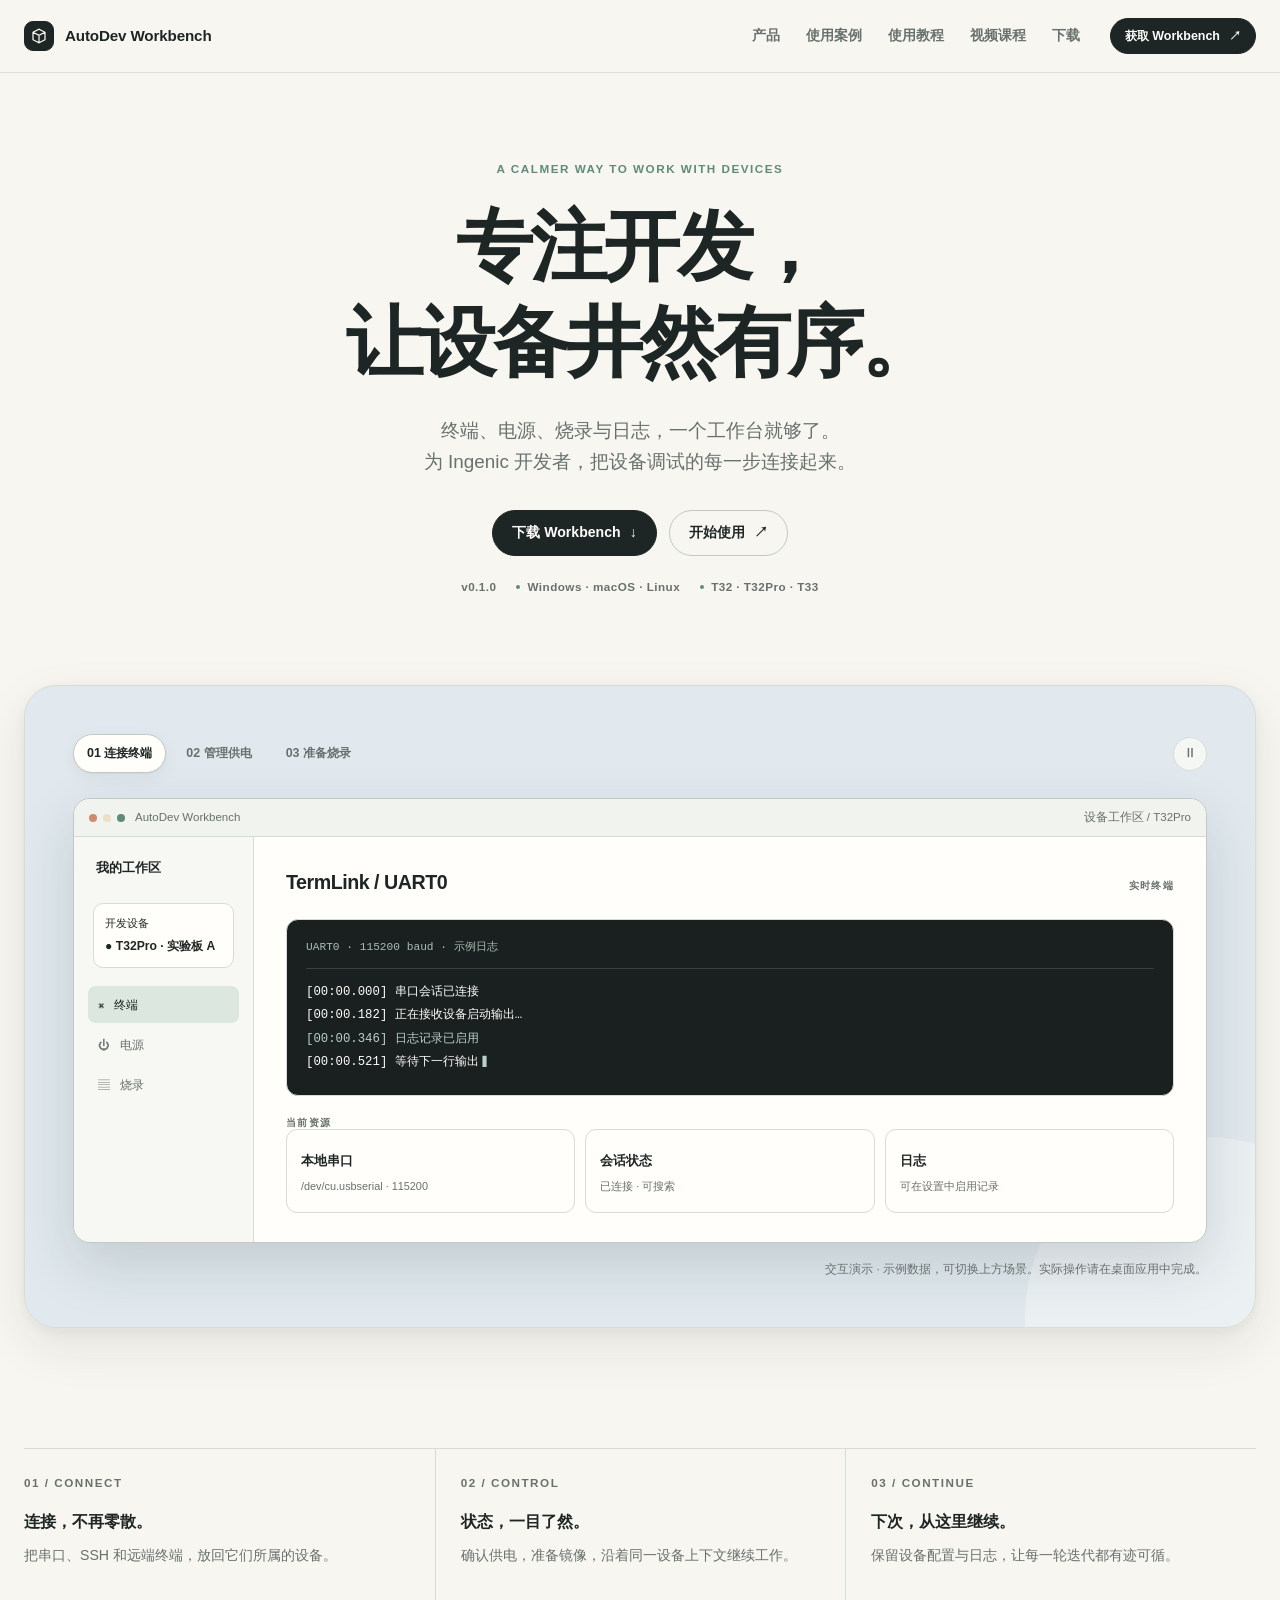
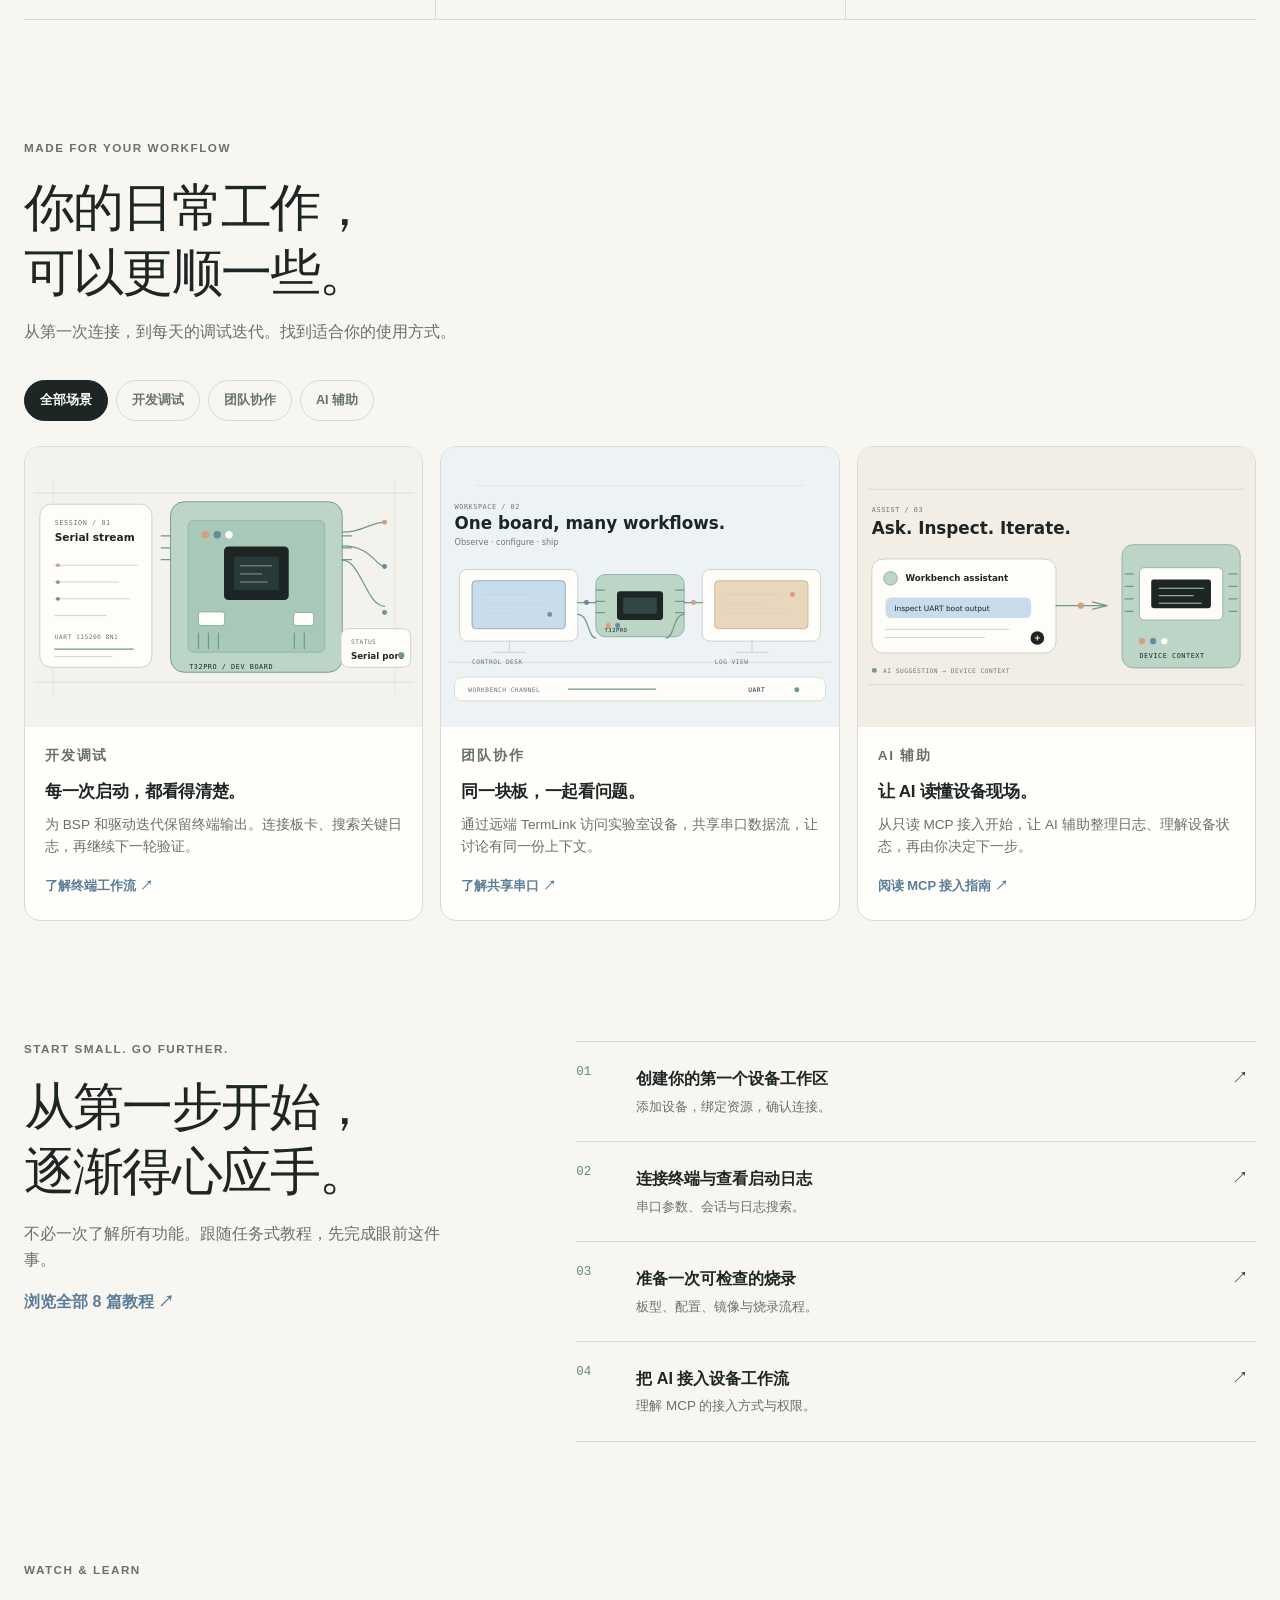
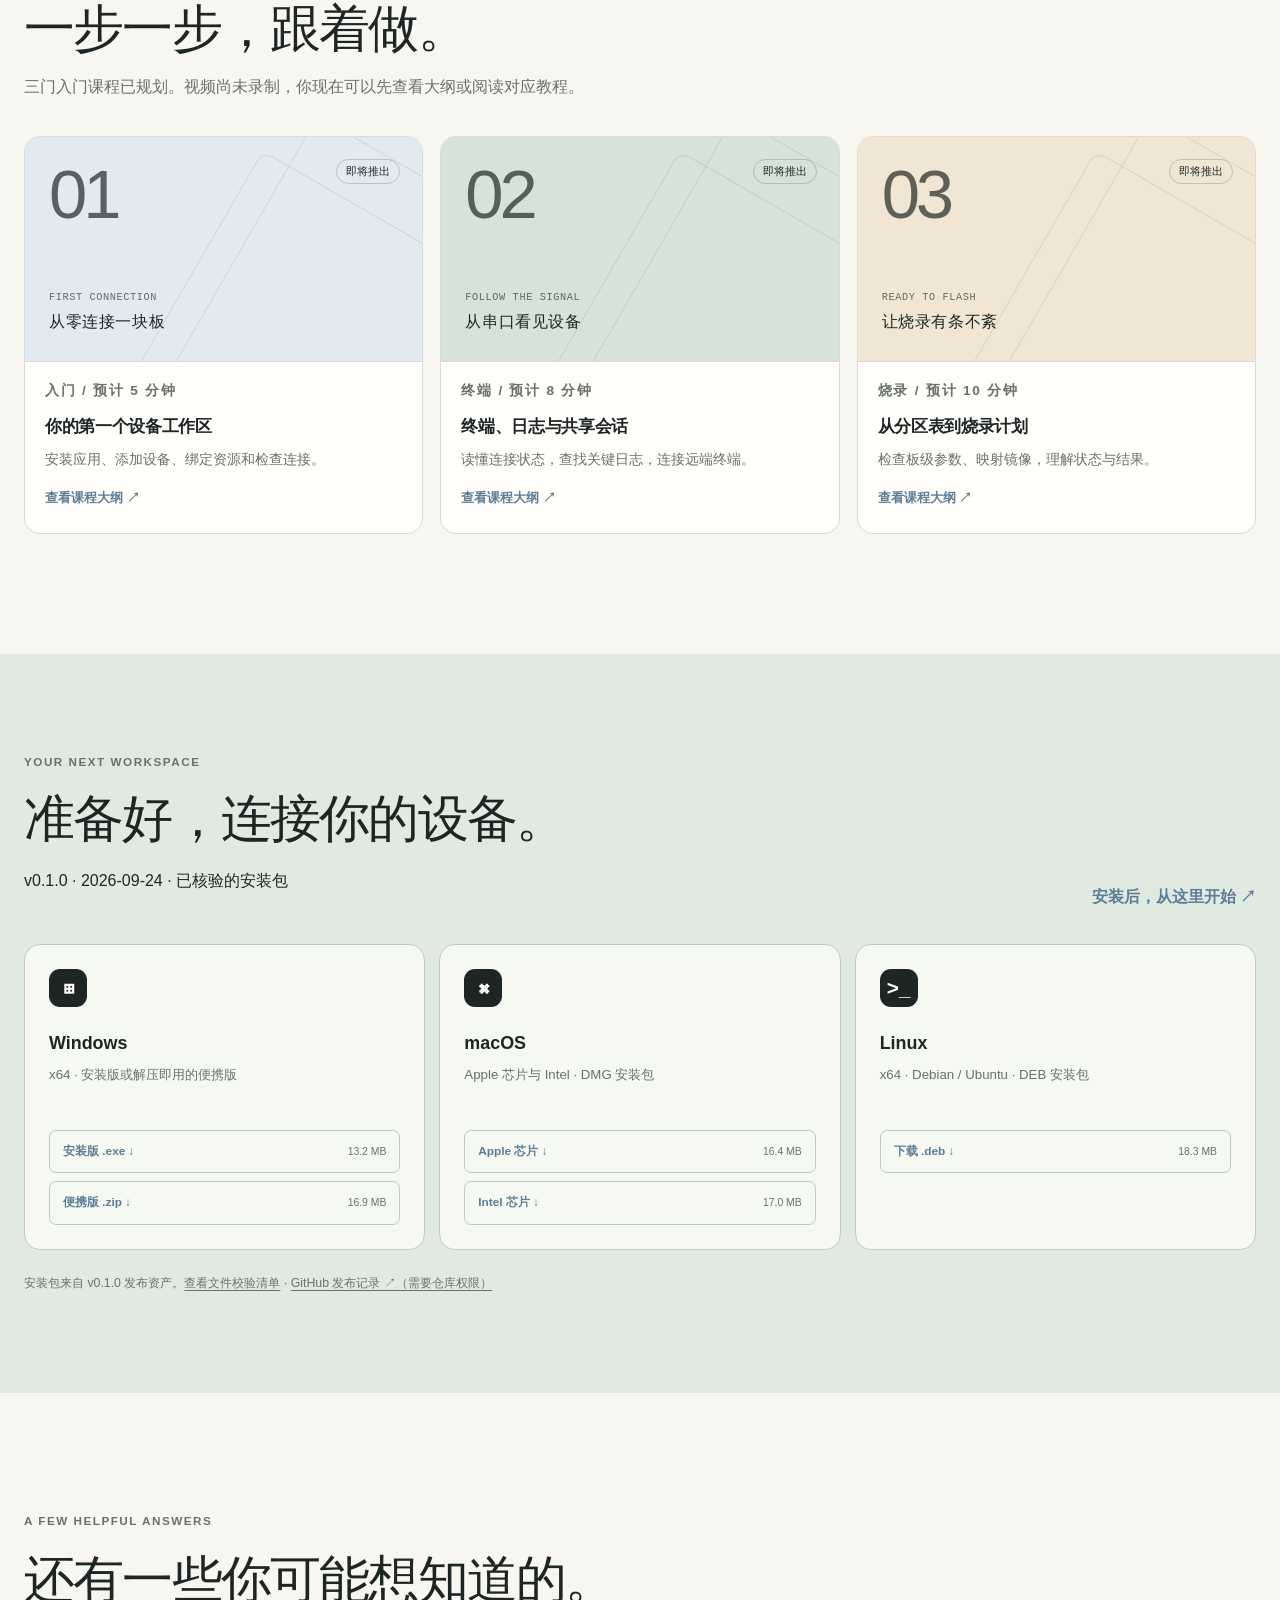
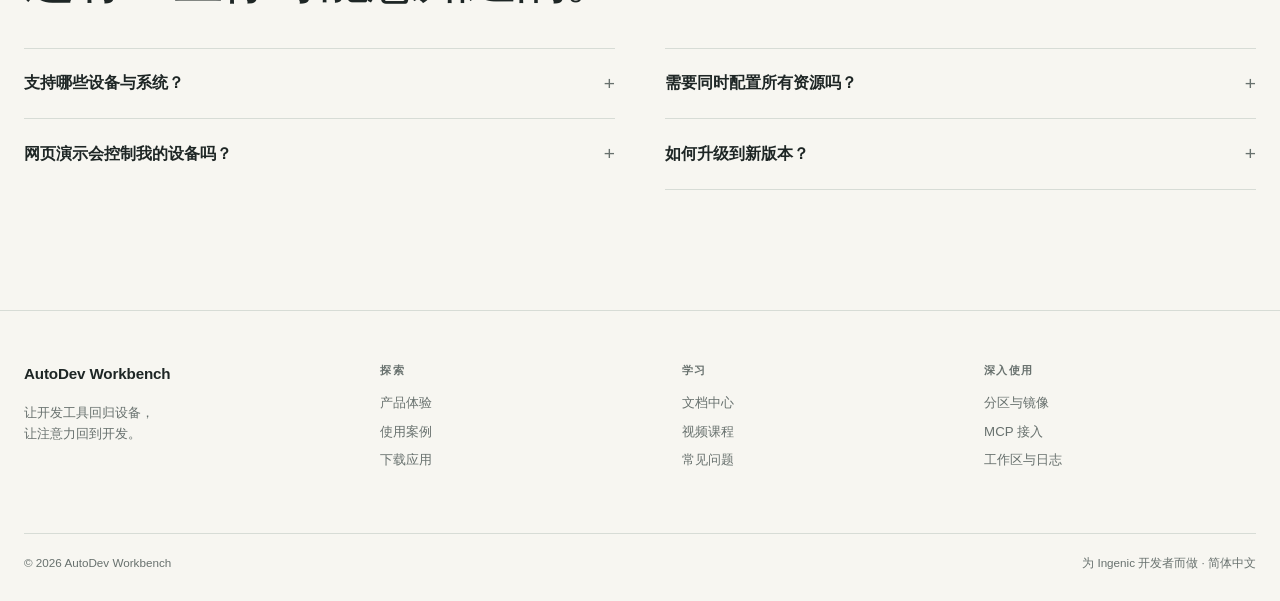
==== index.html @ 455311e5 "feat: 发布站源码（网页 + 校验与部署脚本） 安装包改由 Gitee 发行版附件分发，不进入 git 历史。" ====
<!doctype html>
<html lang="zh-CN">
<head>
<meta charset="utf-8"><meta name="viewport" content="width=device-width,initial-scale=1">
<meta name="description" content="AutoDev Workbench：面向 Ingenic 开发板的终端、电源、烧录与日志工作台。下载应用，探索案例，阅读使用教程。">
<title>AutoDev Workbench — 专注开发，让设备井然有序</title>
<link rel="stylesheet" href="site.css"><script src="site.js" defer></script>
</head>
<body>
<a class="skip-link" href="#main">跳到主要内容</a>
<header class="site-header"><div class="container header-inner">
<a class="brand" href="index.html" aria-label="Workbench 首页"><span class="brand-mark"><svg viewBox="0 0 24 24" fill="none" stroke="currentColor" stroke-width="1.6" aria-hidden="true"><path d="m4 7 8-4 8 4v10l-8 4-8-4zM4 7l8 4 8-4M12 11v10"/></svg></span><span>AutoDev <strong>Workbench</strong></span></a>
<nav class="main-nav" id="main-nav" aria-label="主导航"><a href="#product">产品</a><a href="#cases">使用案例</a><a href="docs.html">使用教程</a><a href="#videos">视频课程</a><a href="#download">下载</a></nav>
<div class="header-actions"><a class="btn small" href="#download">获取 Workbench <span aria-hidden="true">↗</span></a></div><button class="menu-toggle" aria-expanded="false" aria-controls="main-nav" aria-label="展开导航">☰</button>
</div></header>
<main id="main">
<section class="hero container">
<p class="eyebrow">A calmer way to work with devices</p>
<h1>专注开发，<span>让设备井然有序。</span></h1>
<p class="hero-description">终端、电源、烧录与日志，一个工作台就够了。<br>为 Ingenic 开发者，把设备调试的每一步连接起来。</p>
<div class="hero-actions"><a class="btn" href="#download">下载 Workbench <span aria-hidden="true">↓</span></a><a class="btn secondary" href="docs.html?guide=quickstart">开始使用 <span aria-hidden="true">↗</span></a></div>
<div class="hero-meta"><span>v0.1.0</span><span>Windows · macOS · Linux</span><span>T32 · T32Pro · T33</span></div>
</section>
<section class="product-stage container" id="product" aria-label="产品交互演示">
<div class="stage-toolbar"><div class="demo-tabs" aria-label="切换演示场景"><button class="active" data-demo="terminal" aria-pressed="true">01 连接终端</button><button data-demo="power" aria-pressed="false">02 管理供电</button><button data-demo="flashing" aria-pressed="false">03 准备烧录</button></div><div class="demo-controls"><button id="demo-motion" aria-label="暂停演示动画" aria-pressed="false">Ⅱ</button></div></div>
<div class="app-window"><div class="app-titlebar"><span>AutoDev Workbench</span><span class="window-context">设备工作区 / T32Pro</span></div>
<div class="app-layout"><aside class="app-sidebar"><div class="app-brand">我的工作区</div><div class="app-device">开发设备<strong>● T32Pro · 实验板 A</strong></div><div class="app-nav"><button class="active" data-demo="terminal" aria-pressed="true">⌘ &nbsp; 终端</button><button data-demo="power" aria-pressed="false">⏻ &nbsp; 电源</button><button data-demo="flashing" aria-pressed="false">▤ &nbsp; 烧录</button></div></aside><div class="app-content" id="demo-panel"></div></div></div>
<p class="stage-caption">交互演示 · 示例数据，可切换上方场景。实际操作请在桌面应用中完成。</p>
</section>
<section class="section container"><div class="feature-strip"><div class="feature-item"><span class="eyebrow">01 / CONNECT</span><h3>连接，不再零散。</h3><p>把串口、SSH 和远端终端，放回它们所属的设备。</p></div><div class="feature-item"><span class="eyebrow">02 / CONTROL</span><h3>状态，一目了然。</h3><p>确认供电，准备镜像，沿着同一设备上下文继续工作。</p></div><div class="feature-item"><span class="eyebrow">03 / CONTINUE</span><h3>下次，从这里继续。</h3><p>保留设备配置与日志，让每一轮迭代都有迹可循。</p></div></div></section>
<section class="section container" id="cases"><div class="section-heading"><p class="eyebrow">Made for your workflow</p><h2>你的日常工作，<br>可以更顺一些。</h2><p>从第一次连接，到每天的调试迭代。找到适合你的使用方式。</p></div>
<div class="filter-bar" aria-label="筛选使用案例"><button class="active" data-filter="all" aria-pressed="true">全部场景</button><button data-filter="develop" aria-pressed="false">开发调试</button><button data-filter="team" aria-pressed="false">团队协作</button><button data-filter="ai" aria-pressed="false">AI 辅助</button></div>
<div class="case-grid">
<article class="case-card" data-category="develop"><a href="docs.html?guide=terminal"><div class="case-art"><img src="assets/scene-debug.svg" width="720" height="450" loading="lazy" alt="开发板通过串口连接到终端的原创示意图"></div><div class="card-copy"><p class="card-kicker">开发调试</p><h3>每一次启动，都看得清楚。</h3><p>为 BSP 和驱动迭代保留终端输出。连接板卡、搜索关键日志，再继续下一轮验证。</p><span class="card-link">了解终端工作流 ↗</span></div></a></article>
<article class="case-card" data-category="team"><a href="docs.html?guide=terminal#terminal-share"><div class="case-art"><img src="assets/scene-lab.svg" width="720" height="450" loading="lazy" alt="两台工作站连接共享实验板的示意图"></div><div class="card-copy"><p class="card-kicker">团队协作</p><h3>同一块板，一起看问题。</h3><p>通过远端 TermLink 访问实验室设备，共享串口数据流，让讨论有同一份上下文。</p><span class="card-link">了解共享串口 ↗</span></div></a></article>
<article class="case-card" data-category="ai"><a href="docs.html?guide=mcp"><div class="case-art"><img src="assets/scene-ai.svg" width="720" height="450" loading="lazy" alt="AI 助手通过 MCP 读取设备上下文的示意图"></div><div class="card-copy"><p class="card-kicker">AI 辅助</p><h3>让 AI 读懂设备现场。</h3><p>从只读 MCP 接入开始，让 AI 辅助整理日志、理解设备状态，再由你决定下一步。</p><span class="card-link">阅读 MCP 接入指南 ↗</span></div></a></article>
</div></section>
<section class="section container" id="learn"><div class="learn-layout"><div class="learn-intro"><p class="eyebrow">Start small. Go further.</p><h2>从第一步开始，<br>逐渐得心应手。</h2><p>不必一次了解所有功能。跟随任务式教程，先完成眼前这件事。</p><a class="text-link" href="docs.html">浏览全部 8 篇教程 ↗</a></div><div class="guide-list"><a href="docs.html?guide=quickstart"><span class="guide-number">01</span><div class="guide-text"><h3>创建你的第一个设备工作区</h3><p>添加设备，绑定资源，确认连接。</p></div><span>↗</span></a><a href="docs.html?guide=terminal"><span class="guide-number">02</span><div class="guide-text"><h3>连接终端与查看启动日志</h3><p>串口参数、会话与日志搜索。</p></div><span>↗</span></a><a href="docs.html?guide=flashing"><span class="guide-number">03</span><div class="guide-text"><h3>准备一次可检查的烧录</h3><p>板型、配置、镜像与烧录流程。</p></div><span>↗</span></a><a href="docs.html?guide=mcp"><span class="guide-number">04</span><div class="guide-text"><h3>把 AI 接入设备工作流</h3><p>理解 MCP 的接入方式与权限。</p></div><span>↗</span></a></div></div></section>
<section class="section container" id="videos"><div class="section-heading"><p class="eyebrow">Watch & learn</p><h2>一步一步，跟着做。</h2><p>三门入门课程已规划。视频尚未录制，你现在可以先查看大纲或阅读对应教程。</p></div><div class="video-grid">
<article class="video-card"><div class="video-art"><span class="chapter-number">01</span><span class="video-badge">即将推出</span><div class="video-art-label">FIRST CONNECTION<br><strong>从零连接一块板</strong></div></div><div class="card-copy"><p class="card-kicker">入门 / 预计 5 分钟</p><h3>你的第一个设备工作区</h3><p>安装应用、添加设备、绑定资源和检查连接。</p><button class="text-link" data-course="0">查看课程大纲 ↗</button></div></article>
<article class="video-card"><div class="video-art"><span class="chapter-number">02</span><span class="video-badge">即将推出</span><div class="video-art-label">FOLLOW THE SIGNAL<br><strong>从串口看见设备</strong></div></div><div class="card-copy"><p class="card-kicker">终端 / 预计 8 分钟</p><h3>终端、日志与共享会话</h3><p>读懂连接状态，查找关键日志，连接远端终端。</p><button class="text-link" data-course="1">查看课程大纲 ↗</button></div></article>
<article class="video-card"><div class="video-art"><span class="chapter-number">03</span><span class="video-badge">即将推出</span><div class="video-art-label">READY TO FLASH<br><strong>让烧录有条不紊</strong></div></div><div class="card-copy"><p class="card-kicker">烧录 / 预计 10 分钟</p><h3>从分区表到烧录计划</h3><p>检查板级参数、映射镜像，理解状态与结果。</p><button class="text-link" data-course="2">查看课程大纲 ↗</button></div></article>
</div></section>
<section class="download-section" id="download"><div class="container"><div class="download-heading"><div><p class="eyebrow">Your next workspace</p><h2>准备好，连接你的设备。</h2><p id="release-summary">v0.1.0 · 2026.09.24</p></div><a class="text-link" href="docs.html?guide=quickstart">安装后，从这里开始 ↗</a></div><div class="download-grid" id="download-grid"><p>正在加载安装包…</p></div><p class="download-note">安装包来自 v0.1.0 发布资产。<a href="release.json">查看文件校验清单</a> · <a href="https://github.com/Tschome/workbench/releases/tag/v0.1.0" target="_blank" rel="noreferrer">GitHub 发布记录 ↗（需要仓库权限）</a></p><noscript><p>请启用 JavaScript 显示下载选项，或从 <a href="dl/">安装包目录</a>下载。</p></noscript></div></section>
<section class="section container"><div class="section-heading"><p class="eyebrow">A few helpful answers</p><h2>还有一些你可能想知道的。</h2></div><div class="faq-grid"><details><summary>支持哪些设备与系统？</summary><p>提供 Windows x64、macOS Apple 芯片 / Intel 和 Linux x64 DEB 安装包。T32、T32Pro、T33 的板级支持请以应用型号库为准。</p></details><details><summary>需要同时配置所有资源吗？</summary><p>不需要。可以从一个串口开始，之后再为设备绑定 PMT 电源和 Cloner 烧录器。</p></details><details><summary>网页演示会控制我的设备吗？</summary><p>不会。这里是用示例数据绘制的交互演示，不连接硬件。真实设备操作在桌面应用内完成。</p></details><details><summary>如何升级到新版本？</summary><p>从下载区获取对应系统的新安装包。升级前保留设备工作区备份；本页不依赖应用内自动更新服务。</p></details></div></section>
</main>
<footer class="site-footer"><div class="container"><div class="footer-grid"><div class="footer-brand"><a class="brand" href="index.html">AutoDev Workbench</a><p>让开发工具回归设备，<br>让注意力回到开发。</p></div><div class="footer-column"><h3>探索</h3><a href="#product">产品体验</a><a href="#cases">使用案例</a><a href="#download">下载应用</a></div><div class="footer-column"><h3>学习</h3><a href="docs.html">文档中心</a><a href="#videos">视频课程</a><a href="docs.html?guide=faq">常见问题</a></div><div class="footer-column"><h3>深入使用</h3><a href="docs.html?guide=partitions">分区与镜像</a><a href="docs.html?guide=mcp">MCP 接入</a><a href="docs.html?guide=logs">工作区与日志</a></div></div><div class="footer-bottom"><span>© 2026 AutoDev Workbench</span><span>为 Ingenic 开发者而做 · 简体中文</span></div></div></footer>
<dialog class="dialog" id="course-dialog" aria-labelledby="course-title"><div class="dialog-header"><p class="eyebrow">课程预告</p><button class="dialog-close" aria-label="关闭课程大纲">×</button></div><div class="dialog-body" id="course-body"></div></dialog>
</body></html>
---- site.css ----
:root {
  --c-bg: 247 246 241;
  --c-surface: 255 254 250;
  --c-surface-soft: 240 243 238;
  --c-ink: 30 38 37;
  --c-muted: 104 113 110;
  --c-faint: 141 151 146;
  --c-line: 215 220 214;
  --c-line-strong: 192 202 195;
  --c-sage: 186 211 198;
  --c-sage-deep: 96 139 120;
  --c-blue: 205 222 235;
  --c-blue-deep: 91 125 151;
  --c-sand: 237 222 198;
  --c-coral: 206 139 113;
  --c-dark: 26 32 32;
  --c-white: 255 255 255;
  --radius-sm: 10px;
  --radius-md: 16px;
  --radius-lg: 24px;
  --radius-xl: 32px;
  --max-width: 1240px;
  --shadow-sm: 0 1px 2px rgb(30 38 37 / .05), 0 5px 18px rgb(30 38 37 / .05);
  --shadow-md: 0 18px 50px rgb(30 38 37 / .09), 0 3px 12px rgb(30 38 37 / .05);
  --ease: cubic-bezier(.22,.61,.36,1);
}

* { box-sizing: border-box; }
html { scroll-behavior: smooth; }
body {
  min-width: 320px;
  margin: 0;
  color: rgb(var(--c-ink));
  background: rgb(var(--c-bg));
  font-family: Inter, ui-sans-serif, -apple-system, BlinkMacSystemFont, "Segoe UI", "PingFang SC", "Microsoft YaHei", sans-serif;
  font-size: 16px;
  line-height: 1.65;
  -webkit-font-smoothing: antialiased;
}
a { color: inherit; text-decoration: none; }
button, input, select, textarea { color: inherit; font: inherit; }
button { border: 0; cursor: pointer; }
img, svg { max-width: 100%; }
img { display: block; }
[hidden] { display: none !important; }
:focus-visible { outline: 3px solid rgb(var(--c-blue-deep) / .45); outline-offset: 3px; }

.container { width: min(var(--max-width), calc(100% - 48px)); margin-inline: auto; }
.eyebrow, .card-kicker, .panel-label, .hero-meta, .doc-meta {
  color: rgb(var(--c-muted));
  font-size: .73rem;
  font-weight: 700;
  letter-spacing: .13em;
  line-height: 1.4;
  text-transform: uppercase;
}
.eyebrow { margin: 0 0 16px; }
.text-link, .card-link { color: rgb(var(--c-blue-deep)); font-weight: 700; text-underline-offset: 4px; }
.text-link:hover, .card-link:hover { text-decoration: underline; }

.site-header {
  position: sticky;
  top: 0;
  z-index: 50;
  border-bottom: 1px solid rgb(var(--c-line) / .8);
  background: rgb(var(--c-bg) / .86);
  backdrop-filter: blur(18px);
}
.header-inner { display: flex; min-height: 72px; align-items: center; gap: 30px; }
.brand { display: inline-flex; align-items: center; gap: 11px; font-size: .95rem; font-weight: 750; letter-spacing: -.01em; white-space: nowrap; }
.brand-mark { display: grid; width: 30px; height: 30px; place-items: center; border: 1px solid rgb(var(--c-ink)); border-radius: 9px; background: rgb(var(--c-ink)); color: rgb(var(--c-surface)); }
.brand-mark svg { width: 18px; height: 18px; }
.main-nav { display: flex; align-items: center; gap: 26px; margin-left: auto; }
.main-nav a { color: rgb(var(--c-muted)); font-size: .88rem; font-weight: 600; transition: color .2s var(--ease); }
.main-nav a:hover, .main-nav a[aria-current="page"] { color: rgb(var(--c-ink)); }
.header-actions { display: flex; align-items: center; gap: 9px; }
.btn { display: inline-flex; min-height: 46px; align-items: center; justify-content: center; gap: 9px; padding: 0 19px; border: 1px solid rgb(var(--c-ink)); border-radius: 999px; background: rgb(var(--c-ink)); color: rgb(var(--c-surface)); font-size: .88rem; font-weight: 700; transition: transform .2s var(--ease), box-shadow .2s var(--ease), background .2s var(--ease); }
.btn:hover { box-shadow: 0 8px 18px rgb(var(--c-ink) / .13); transform: translateY(-2px); }
.btn.secondary { border-color: rgb(var(--c-line-strong)); background: transparent; color: rgb(var(--c-ink)); }
.btn.secondary:hover { background: rgb(var(--c-surface)); }
.btn.small { min-height: 36px; padding: 0 14px; font-size: .78rem; }
.menu-toggle { display: none; width: 38px; height: 38px; border: 1px solid rgb(var(--c-line)); border-radius: 50%; background: transparent; }
.menu-toggle { font-size: 17px; }

.hero { padding: 104px 0 75px; text-align: center; }
.hero .eyebrow { margin-bottom: 22px; }
.hero h1 { max-width: 850px; margin: 0 auto 25px; font-size: clamp(3.3rem, 7.5vw, 5.65rem); font-weight: 760; letter-spacing: -.075em; line-height: .99; }
.hero h1 span { display: block; }
.hero h1 span:last-child { color: rgb(var(--c-sage-deep)); }
.hero-description { max-width: 600px; margin: 0 auto; color: rgb(var(--c-muted)); font-size: clamp(1rem, 1.7vw, 1.18rem); }
.hero-actions { display: flex; justify-content: center; gap: 12px; margin-top: 33px; }
.hero-meta { display: flex; justify-content: center; gap: 20px; margin-top: 23px; letter-spacing: .04em; text-transform: none; }
.hero-meta span { display: inline-flex; align-items: center; gap: 7px; }
.hero-meta span + span::before { width: 4px; height: 4px; border-radius: 50%; background: rgb(var(--c-sage-deep)); content: ""; }

.product-stage { position: relative; overflow: hidden; margin-top: 15px; padding: 48px; border: 1px solid rgb(var(--c-line)); border-radius: var(--radius-xl); background: rgb(var(--c-blue) / .52); box-shadow: var(--shadow-md); }
.product-stage::after { position: absolute; right: -130px; bottom: -170px; width: 360px; height: 360px; border-radius: 50%; background: rgb(var(--c-surface) / .32); content: ""; }
.stage-toolbar { position: relative; z-index: 1; display: flex; align-items: center; justify-content: space-between; gap: 16px; margin-bottom: 25px; }
.demo-tabs, .demo-controls { display: flex; align-items: center; gap: 6px; }
.demo-tabs button, .demo-controls button { padding: 8px 13px; border: 1px solid transparent; border-radius: 999px; background: transparent; color: rgb(var(--c-muted)); font-size: .78rem; font-weight: 700; transition: .2s var(--ease); }
.demo-tabs button:hover, .demo-controls button:hover { color: rgb(var(--c-ink)); }
.demo-tabs button.active { border-color: rgb(var(--c-line-strong)); background: rgb(var(--c-surface)); color: rgb(var(--c-ink)); box-shadow: var(--shadow-sm); }
.demo-controls button { width: 34px; height: 34px; padding: 0; border-color: rgb(var(--c-line)); background: rgb(var(--c-surface) / .68); }
.app-window { position: relative; z-index: 1; overflow: hidden; border: 1px solid rgb(var(--c-line-strong)); border-radius: 17px; background: rgb(var(--c-surface)); box-shadow: 0 22px 56px rgb(var(--c-ink) / .15); }
.app-titlebar { display: flex; align-items: center; gap: 7px; height: 38px; padding: 0 15px; border-bottom: 1px solid rgb(var(--c-line)); background: rgb(var(--c-surface-soft)); color: rgb(var(--c-muted)); font-size: .72rem; }
.app-titlebar::before { width: 8px; height: 8px; border-radius: 50%; background: rgb(var(--c-coral)); box-shadow: 14px 0 rgb(var(--c-sand)), 28px 0 rgb(var(--c-sage-deep)); content: ""; margin-right: 31px; }
.app-layout { display: grid; min-height: 365px; grid-template-columns: 180px minmax(0, 1fr); }
.app-sidebar { padding: 20px 14px; border-right: 1px solid rgb(var(--c-line)); background: rgb(var(--c-surface-soft) / .55); }
.app-brand { margin: 0 8px 24px; font-size: .82rem; font-weight: 750; }
.app-device { margin: 0 5px 18px; padding: 11px; border: 1px solid rgb(var(--c-line)); border-radius: 10px; background: rgb(var(--c-surface)); font-size: .68rem; }
.app-device strong { display: block; margin-top: 3px; font-size: .76rem; }
.app-nav { display: grid; gap: 3px; }
.app-nav button { display: flex; align-items: center; gap: 8px; padding: 9px 10px; border-radius: 8px; background: transparent; color: rgb(var(--c-muted)); font-size: .73rem; text-align: left; }
.app-nav button:hover, .app-nav button.active { background: rgb(var(--c-sage) / .45); color: rgb(var(--c-ink)); }
.app-content { min-width: 0; padding: 29px 32px; }
.panel-heading { display: flex; align-items: baseline; justify-content: space-between; gap: 15px; margin-bottom: 20px; }
.panel-heading h3 { margin: 0; font-size: 1.23rem; letter-spacing: -.025em; }
.panel-label { font-size: .62rem; }
.demo-terminal { overflow: hidden; margin-bottom: 20px; padding: 17px 19px; border: 1px solid rgb(var(--c-line)); border-radius: 12px; background: rgb(var(--c-dark)); color: rgb(var(--c-surface)); font: .77rem/1.9 ui-monospace, SFMono-Regular, Menlo, monospace; }
.demo-terminal .dim { color: rgb(188 202 195 / .68); }.demo-terminal .accent { color: rgb(186 211 198); }.demo-terminal .success { color: rgb(154 205 171); }
.terminal-row { display: flex; align-items: center; gap: 9px; min-height: 26px; padding: 5px 9px; border-bottom: 1px solid rgb(var(--c-line) / .6); font-size: .76rem; }
.terminal-row:last-child { border: 0; }.terminal-row .status { margin-left: auto; color: rgb(var(--c-sage-deep)); font-weight: 700; }
.resource-row { display: grid; grid-template-columns: repeat(3, 1fr); gap: 10px; }.resource-card { padding: 14px; border: 1px solid rgb(var(--c-line)); border-radius: 11px; background: rgb(var(--c-surface)); }.resource-card strong { display: block; font-size: .8rem; }.resource-card span { color: rgb(var(--c-muted)); font-size: .68rem; }
.partition-table { overflow-x: auto; margin-top: 15px; }.partition-table table { width: 100%; border-collapse: collapse; font-size: .74rem; }.partition-table th, .partition-table td { padding: 10px; border-bottom: 1px solid rgb(var(--c-line)); text-align: left; }.partition-table th { color: rgb(var(--c-muted)); font-size: .63rem; font-weight: 700; letter-spacing: .08em; text-transform: uppercase; }
.burn-progress { margin-top: 17px; }.burn-progress progress { width: 100%; height: 9px; appearance: none; }.burn-progress progress::-webkit-progress-bar { border-radius: 99px; background: rgb(var(--c-line)); }.burn-progress progress::-webkit-progress-value { border-radius: 99px; background: rgb(var(--c-sage-deep)); }
.stage-caption { position: relative; z-index: 1; margin: 17px 0 0; color: rgb(var(--c-muted)); font-size: .74rem; text-align: right; }

.section { padding: 120px 0 0; }.section-heading { max-width: 700px; margin-bottom: 35px; }.section-heading h2 { margin: 0 0 12px; font-size: clamp(2rem, 4vw, 3.45rem); letter-spacing: -.06em; line-height: 1.05; }.section-heading p { margin: 0; color: rgb(var(--c-muted)); font-size: 1.03rem; }
.feature-strip { display: grid; grid-template-columns: repeat(3, 1fr); border-top: 1px solid rgb(var(--c-line)); border-bottom: 1px solid rgb(var(--c-line)); }.feature-item { min-height: 170px; padding: 26px 25px 23px 0; }.feature-item + .feature-item { padding-left: 25px; border-left: 1px solid rgb(var(--c-line)); }.feature-item h3 { margin: 0 0 9px; font-size: 1.03rem; }.feature-item p { margin: 0; color: rgb(var(--c-muted)); font-size: .88rem; }

.filter-bar { display: flex; flex-wrap: wrap; gap: 8px; margin: 0 0 25px; }.filter-bar button { padding: 9px 15px; border: 1px solid rgb(var(--c-line)); border-radius: 999px; background: transparent; color: rgb(var(--c-muted)); font-size: .79rem; font-weight: 700; }.filter-bar button:hover, .filter-bar button.active { border-color: rgb(var(--c-ink)); background: rgb(var(--c-ink)); color: rgb(var(--c-surface)); }
.case-grid { display: grid; grid-template-columns: repeat(3, 1fr); gap: 17px; }.case-card { overflow: hidden; border: 1px solid rgb(var(--c-line)); border-radius: var(--radius-md); background: rgb(var(--c-surface)); transition: transform .25s var(--ease), box-shadow .25s var(--ease); }.case-card:hover { transform: translateY(-4px); box-shadow: var(--shadow-md); }.case-card > a { display: block; height: 100%; }.case-art { overflow: hidden; aspect-ratio: 1.42; background: rgb(var(--c-surface-soft)); }.case-art img { width: 100%; height: 100%; object-fit: cover; transition: transform .5s var(--ease); }.case-card:hover .case-art img { transform: scale(1.025); }.card-copy { padding: 19px 20px 22px; }.card-kicker { margin-bottom: 9px; font-size: .63rem; }.card-copy h3 { margin: 0 0 8px; font-size: 1.07rem; letter-spacing: -.02em; }.card-copy p { margin: 0 0 13px; color: rgb(var(--c-muted)); font-size: .85rem; }.card-link { font-size: .81rem; }

.learn-layout { display: grid; grid-template-columns: .82fr 1.18fr; gap: 80px; align-items: start; }.learn-intro h2 { max-width: 440px; margin: 0 0 16px; font-size: clamp(2.2rem, 4vw, 3.3rem); letter-spacing: -.06em; line-height: 1.04; }.learn-intro p { max-width: 430px; color: rgb(var(--c-muted)); }.guide-list { border-top: 1px solid rgb(var(--c-line)); }.guide-list > a { display: grid; grid-template-columns: 43px 1fr 24px; gap: 17px; align-items: start; padding: 23px 0; border-bottom: 1px solid rgb(var(--c-line)); transition: padding .25s var(--ease); }.guide-list > a:hover { padding-inline: 9px; background: rgb(var(--c-surface) / .55); }.guide-number { color: rgb(var(--c-sage-deep)); font: .78rem ui-monospace, SFMono-Regular, Menlo, monospace; }.guide-text h3 { margin: 0 0 4px; font-size: 1.01rem; }.guide-text p { margin: 0; color: rgb(var(--c-muted)); font-size: .84rem; }.guide-list .arrow { color: rgb(var(--c-muted)); font-size: 1.25rem; }

.video-grid { display: grid; grid-template-columns: repeat(3, 1fr); gap: 17px; }.video-card { overflow: hidden; border: 1px solid rgb(var(--c-line)); border-radius: var(--radius-md); background: rgb(var(--c-surface)); }.video-art { position: relative; display: grid; min-height: 190px; place-items: center; overflow: hidden; border-bottom: 1px solid rgb(var(--c-line)); background: rgb(var(--c-blue) / .6); }.video-card:nth-child(2) .video-art { background: rgb(var(--c-sage) / .6); }.video-card:nth-child(3) .video-art { background: rgb(var(--c-sand) / .75); }.video-art::before, .video-art::after { position: absolute; border: 1px solid rgb(var(--c-ink) / .1); border-radius: 50%; content: ""; }.video-art::before { width: 180px; height: 180px; }.video-art::after { width: 280px; height: 280px; }.code-window { position: relative; z-index: 1; width: 70%; padding: 16px; border: 1px solid rgb(var(--c-line)); border-radius: 10px; background: rgb(var(--c-surface) / .86); box-shadow: var(--shadow-sm); font: .65rem/1.8 ui-monospace, SFMono-Regular, Menlo, monospace; }.code-window::before { display: block; width: 5px; height: 5px; margin-bottom: 9px; border-radius: 50%; background: rgb(var(--c-coral)); box-shadow: 11px 0 rgb(var(--c-sand)), 22px 0 rgb(var(--c-sage-deep)); content: ""; }.chapter-number { position: relative; z-index: 1; color: rgb(var(--c-ink) / .82); font-size: 5rem; font-weight: 800; letter-spacing: -.09em; }.video-card .card-copy { min-height: 148px; }.video-card .text-link { padding: 0; background: transparent; font-size: .81rem; }

.download-section { margin-top: 120px; padding: 100px 0; background: rgb(var(--c-sage) / .36); }.download-heading { display: flex; align-items: end; justify-content: space-between; gap: 30px; margin-bottom: 34px; }.download-heading h2 { max-width: 600px; margin: 0; font-size: clamp(2.2rem, 4vw, 3.5rem); letter-spacing: -.06em; line-height: 1.05; }.download-grid { display: grid; grid-template-columns: repeat(3, 1fr); gap: 14px; }.download-platform { padding: 24px; border: 1px solid rgb(var(--c-line-strong)); border-radius: var(--radius-md); background: rgb(var(--c-surface) / .72); }.os-icon { display: grid; width: 38px; height: 38px; margin-bottom: 22px; place-items: center; border-radius: 11px; background: rgb(var(--c-ink)); color: rgb(var(--c-surface)); font-size: .72rem; font-weight: 800; }.download-platform h3 { margin: 0 0 5px; font-size: 1.12rem; }.download-platform p { min-height: 49px; margin: 0 0 17px; color: rgb(var(--c-muted)); font-size: .83rem; }.download-options { display: flex; gap: 8px; }.download-options a { padding: 7px 10px; border: 1px solid rgb(var(--c-line-strong)); border-radius: 7px; color: rgb(var(--c-blue-deep)); font-size: .74rem; font-weight: 750; }.download-options a:hover { border-color: rgb(var(--c-blue-deep)); background: rgb(var(--c-blue) / .45); }.download-note { margin: 23px 0 0; color: rgb(var(--c-muted)); font-size: .77rem; }
.faq-grid { display: grid; grid-template-columns: repeat(2, 1fr); gap: 0 50px; }.faq-grid details { border-top: 1px solid rgb(var(--c-line)); padding: 19px 0; }.faq-grid details:last-child { border-bottom: 1px solid rgb(var(--c-line)); }.faq-grid summary { display: flex; align-items: center; justify-content: space-between; gap: 20px; cursor: pointer; font-weight: 700; list-style: none; }.faq-grid summary::-webkit-details-marker { display: none; }.faq-grid summary::after { color: rgb(var(--c-muted)); content: "+"; font-size: 1.2rem; font-weight: 400; }.faq-grid details[open] summary::after { content: "–"; }.faq-grid details p { margin: 11px 30px 0 0; color: rgb(var(--c-muted)); font-size: .87rem; }

.site-footer { margin-top: 120px; padding: 50px 0 28px; border-top: 1px solid rgb(var(--c-line)); }.footer-grid { display: grid; grid-template-columns: 1.2fr repeat(3, 1fr); gap: 30px; }.footer-brand p { max-width: 240px; margin: 14px 0 0; color: rgb(var(--c-muted)); font-size: .81rem; }.footer-column h3 { margin: 0 0 12px; color: rgb(var(--c-muted)); font-size: .7rem; letter-spacing: .11em; text-transform: uppercase; }.footer-column a { display: block; width: fit-content; margin: 7px 0; color: rgb(var(--c-muted)); font-size: .83rem; }.footer-column a:hover { color: rgb(var(--c-ink)); }.footer-bottom { display: flex; justify-content: space-between; gap: 20px; margin-top: 55px; padding-top: 19px; border-top: 1px solid rgb(var(--c-line)); color: rgb(var(--c-faint)); font-size: .73rem; }

/* Documentation layout */
.docs-layout { display: grid; grid-template-columns: 220px minmax(0, 740px) 160px; gap: 58px; align-items: start; width: min(1420px, calc(100% - 64px)); margin: 0 auto; padding: 58px 0 100px; }.docs-sidebar { position: sticky; top: 94px; max-height: calc(100vh - 115px); overflow: auto; }.docs-sidebar h2 { margin: 0 0 19px; font-size: .84rem; }.docs-search { display: flex; align-items: center; gap: 7px; margin-bottom: 21px; padding: 9px 11px; border: 1px solid rgb(var(--c-line)); border-radius: 8px; background: rgb(var(--c-surface)); }.docs-search input { width: 100%; min-width: 0; border: 0; outline: 0; background: transparent; font-size: .77rem; }.docs-links { display: grid; gap: 2px; }.docs-links a { padding: 8px 10px; border-radius: 7px; color: rgb(var(--c-muted)); font-size: .79rem; }.docs-links a:hover, .docs-links a.active { background: rgb(var(--c-sage) / .45); color: rgb(var(--c-ink)); font-weight: 700; }.docs-main { min-width: 0; }.docs-main .doc-meta { margin-bottom: 17px; }.docs-main > h1 { margin: 0 0 16px; font-size: clamp(2.4rem, 5vw, 4.35rem); letter-spacing: -.07em; line-height: 1; }.doc-description { max-width: 620px; margin: 0 0 42px; color: rgb(var(--c-muted)); font-size: 1.08rem; }.doc-body { color: rgb(var(--c-ink)); font-size: .97rem; }.doc-body h2 { margin: 58px 0 17px; padding-top: 24px; border-top: 1px solid rgb(var(--c-line)); font-size: 1.56rem; letter-spacing: -.035em; }.doc-body h3 { margin: 34px 0 11px; font-size: 1.1rem; }.doc-body p { margin: 0 0 17px; }.doc-body ul, .doc-body ol { margin: 0 0 21px; padding-left: 23px; }.doc-body li { margin: 6px 0; }.doc-body aside, .doc-body .note { margin: 24px 0; padding: 17px 19px; border-left: 3px solid rgb(var(--c-sage-deep)); border-radius: 0 10px 10px 0; background: rgb(var(--c-sage) / .32); color: rgb(var(--c-muted)); }.doc-body code { padding: 2px 6px; border-radius: 5px; background: rgb(var(--c-line) / .6); font: .82em ui-monospace, SFMono-Regular, Menlo, monospace; }.doc-body pre { overflow-x: auto; margin: 22px 0; padding: 18px; border: 1px solid rgb(var(--c-line)); border-radius: 11px; background: rgb(var(--c-dark)); color: rgb(var(--c-surface)); font: .8rem/1.8 ui-monospace, SFMono-Regular, Menlo, monospace; }.doc-body table { width: 100%; margin: 24px 0; border-collapse: collapse; font-size: .85rem; }.doc-body th, .doc-body td { padding: 10px 12px; border-bottom: 1px solid rgb(var(--c-line)); text-align: left; }.doc-body th { color: rgb(var(--c-muted)); font-size: .7rem; letter-spacing: .06em; text-transform: uppercase; }.docs-toc { position: sticky; top: 100px; }.docs-toc h2 { margin: 0 0 13px; color: rgb(var(--c-muted)); font-size: .68rem; letter-spacing: .11em; text-transform: uppercase; }.docs-toc a { display: block; padding: 5px 0 5px 11px; border-left: 1px solid rgb(var(--c-line)); color: rgb(var(--c-muted)); font-size: .74rem; }.docs-toc a:hover, .docs-toc a.active { border-left-color: rgb(var(--c-sage-deep)); color: rgb(var(--c-ink)); }
.dialog { width: min(620px, calc(100% - 30px)); padding: 0; border: 1px solid rgb(var(--c-line-strong)); border-radius: var(--radius-md); background: rgb(var(--c-surface)); box-shadow: 0 24px 90px rgb(var(--c-ink) / .24); }.dialog::backdrop { background: rgb(var(--c-ink) / .4); backdrop-filter: blur(4px); }.dialog-header { display: flex; align-items: center; justify-content: space-between; padding: 19px 22px; border-bottom: 1px solid rgb(var(--c-line)); }.dialog-header h2 { margin: 0; font-size: 1.1rem; }.dialog-close { display: grid; width: 30px; height: 30px; place-items: center; border-radius: 50%; background: transparent; color: rgb(var(--c-muted)); font-size: 1.3rem; }.dialog-close:hover { background: rgb(var(--c-line) / .55); }.dialog-body { max-height: 72vh; overflow-y: auto; padding: 22px; }.chapter-list { display: grid; gap: 8px; }.chapter-list a { padding: 12px 14px; border: 1px solid rgb(var(--c-line)); border-radius: 9px; background: rgb(var(--c-surface-soft)); font-size: .86rem; }.chapter-list a:hover { border-color: rgb(var(--c-sage-deep)); }.search-results { display: grid; gap: 10px; }.search-results a { display: block; padding: 12px 14px; border-bottom: 1px solid rgb(var(--c-line)); }.search-results a strong { display: block; margin-bottom: 3px; }.search-results a span { color: rgb(var(--c-muted)); font-size: .8rem; }.toast { position: fixed; right: 24px; bottom: 24px; z-index: 90; max-width: min(360px, calc(100% - 48px)); padding: 12px 16px; border: 1px solid rgb(var(--c-line-strong)); border-radius: 10px; background: rgb(var(--c-surface)); box-shadow: var(--shadow-md); font-size: .82rem; opacity: 0; pointer-events: none; transform: translateY(8px); transition: .25s var(--ease); }.toast.show { opacity: 1; pointer-events: auto; transform: translateY(0); }

@media (max-width: 1100px) { .docs-layout { grid-template-columns: 190px minmax(0, 1fr); gap: 40px; }.docs-toc { display: none; }.footer-grid { grid-template-columns: 1.2fr repeat(2, 1fr); }.footer-column:last-child { display: none; } }
@media (max-width: 800px) { .container { width: min(var(--max-width), calc(100% - 34px)); }.header-inner { min-height: 64px; }.menu-toggle { display: block; margin-left: auto; }.main-nav { position: absolute; top: 64px; right: 17px; left: 17px; display: none; flex-direction: column; align-items: stretch; gap: 0; padding: 8px; border: 1px solid rgb(var(--c-line)); border-radius: 13px; background: rgb(var(--c-surface) / .98); box-shadow: var(--shadow-md); }.main-nav a { padding: 11px 12px; }.site-header.menu-expanded .main-nav { display: flex; }.header-actions { display: none; }.hero { padding: 78px 0 52px; }.hero h1 { font-size: clamp(2.9rem, 13vw, 4.3rem); }.hero-actions { flex-wrap: wrap; }.product-stage { padding: 24px 17px; border-radius: var(--radius-lg); }.stage-toolbar { align-items: flex-start; flex-direction: column; }.app-layout { grid-template-columns: 1fr; }.app-sidebar { display: none; }.app-content { padding: 23px 18px; }.resource-row { grid-template-columns: 1fr; }.feature-strip, .case-grid, .video-grid, .download-grid { grid-template-columns: 1fr; }.feature-item, .feature-item + .feature-item { padding: 22px 0; border-left: 0; }.learn-layout { grid-template-columns: 1fr; gap: 38px; }.download-section { padding: 73px 0; }.download-heading { align-items: start; flex-direction: column; }.faq-grid { grid-template-columns: 1fr; }.faq-grid details:last-child { border-bottom: 0; }.footer-grid { grid-template-columns: 1fr 1fr; }.footer-brand { grid-column: 1 / -1; }.footer-bottom { align-items: flex-start; flex-direction: column; margin-top: 33px; }.docs-layout { display: block; width: min(100% - 34px, 740px); padding-top: 35px; }.docs-sidebar { position: static; max-height: none; margin-bottom: 43px; }.docs-links { display: flex; overflow-x: auto; gap: 7px; padding-bottom: 3px; }.docs-links a { flex: 0 0 auto; border: 1px solid rgb(var(--c-line)); }.docs-search { max-width: 340px; }.docs-main > h1 { font-size: clamp(2.5rem, 11vw, 4rem); } }
@media (max-width: 430px) { .container { width: calc(100% - 30px); }.brand { font-size: .86rem; }.hero h1 { font-size: 2.78rem; }.hero-description { font-size: .93rem; }.hero-meta { align-items: center; flex-direction: column; gap: 7px; }.hero-meta span + span::before { display: none; }.btn { width: 100%; }.hero-actions .btn { max-width: 290px; }.demo-tabs { width: 100%; overflow-x: auto; }.demo-tabs button { white-space: nowrap; }.app-content { padding: 18px 13px; }.panel-heading { align-items: flex-start; flex-direction: column; gap: 5px; }.demo-terminal { padding: 13px 12px; font-size: .68rem; }.terminal-row { font-size: .68rem; }.card-copy { padding-inline: 16px; }.footer-grid { grid-template-columns: 1fr; }.footer-brand { grid-column: auto; }.footer-column:last-child { display: block; }.footer-bottom { font-size: .67rem; } }
@media (prefers-reduced-motion: reduce) { *, *::before, *::after { scroll-behavior: auto !important; transition-duration: .001ms !important; animation-duration: .001ms !important; animation-iteration-count: 1 !important; } }

/* Reading, interaction and motion polish. All site colours use semantic tokens. */
:root { --c-terminal-muted: 170 189 179; --c-success: 154 205 171; }
html { scroll-padding-top: 96px; }
[id] { scroll-margin-top: 96px; }
.skip-link { position: fixed; top: 8px; left: 8px; z-index: 100; transform: translateY(-160%); padding: 10px 16px; border-radius: 7px; background: rgb(var(--c-ink)); color: rgb(var(--c-surface)); }
.skip-link:focus { transform: translateY(0); }
.hero h1 { font-size: clamp(3rem, 6vw, 4.8rem); font-weight: 620; line-height: 1.24; letter-spacing: -.045em; }
.hero h1 span:last-child { color: rgb(var(--c-ink)); }
.hero { padding-top: 88px; }
.hero .eyebrow { color: rgb(var(--c-sage-deep)); }
.section-heading h2, .learn-intro h2, .download-heading h2 { font-weight: 590; line-height: 1.28; letter-spacing: -.035em; }
.section-heading .eyebrow { margin-bottom: 18px; font-size: .73rem; }
.feature-item .eyebrow { display: block; margin-bottom: 16px; }
.window-context { margin-left: auto; }
.app-titlebar { white-space: nowrap; }
.app-content { min-height: 360px; }
.demo-terminal { min-height: 177px; }
.terminal-caption { padding-bottom: 10px; margin-bottom: 12px; border-bottom: 1px solid rgb(var(--c-terminal-muted) / .2); color: rgb(var(--c-terminal-muted)); font-size: .7rem; }
.demo-terminal .dim { color: rgb(var(--c-terminal-muted)); }
.demo-terminal .accent { color: rgb(var(--c-sage)); }
.demo-terminal .success { color: rgb(var(--c-success)); }
.log-line { opacity: 0; animation: log-appear 6s infinite both; }
.log-line:nth-child(3) { animation-delay: .6s; }
.log-line:nth-child(4) { animation-delay: 1.2s; }
.log-line:nth-child(5) { animation-delay: 1.8s; }
.cursor-mark { color: rgb(var(--c-sage)); animation: cursor-blink 1.2s steps(1) infinite; }
@keyframes log-appear { 0% { opacity: 0; transform: translateY(4px); } 12%, 100% { opacity: 1; transform: translateY(0); } }
@keyframes cursor-blink { 50% { opacity: 0; } }
.motion-paused *, .motion-paused *::before, .motion-paused *::after { animation-play-state: paused !important; }
.motion-paused .log-line { opacity: 1; transform: none; }
.demo-note { color: rgb(var(--c-muted)); font-size: .75rem; margin-top: 20px; }
.demo-bottom { display: flex; align-items: center; justify-content: space-between; gap: 16px; margin-top: 14px; }
.demo-bottom .demo-note { margin: 0; }
.demo-run { border: 1px solid rgb(var(--c-line-strong)); background: rgb(var(--c-surface-soft)); padding: 8px 12px; font-size: .75rem; border-radius: 7px; white-space: nowrap; }
.demo-run:hover { background: rgb(var(--c-sage) / .5); }
.demo-run:disabled { opacity: .65; cursor: default; }
.burn-progress > div { display: flex; justify-content: space-between; margin: 12px 0; font-size: .76rem; }
.burn-progress progress::-moz-progress-bar { background: rgb(var(--c-sage-deep)); }
.resource-card { min-width: 0; }
.resource-card strong { margin-top: 6px; overflow-wrap: anywhere; }
.power-overview { display: flex; align-items: center; justify-content: space-between; gap: 18px; padding: 0 22px 22px 0; }
.power-overview h4 { font-size: 1.35rem; font-weight: 550; margin: 18px 0 8px; }
.power-overview p { color: rgb(var(--c-muted)); font-size: .8rem; }
.power-symbol { display: grid; place-items: center; width: 100px; height: 100px; border-radius: 50%; color: rgb(var(--c-sage-deep)); background: rgb(var(--c-sage) / .28); font-size: 3rem; flex-shrink: 0; }
.state-dot { display: inline-block; width: 6px; height: 6px; margin-right: 6px; vertical-align: middle; border-radius: 50%; background: rgb(var(--c-sage-deep)); }
.state-dot.off { background: rgb(var(--c-faint)); }
.video-art { min-height: 225px; place-items: start; padding: 24px; }
.video-art::before { right: -95px; bottom: -100px; width: 290px; height: 290px; border-radius: 12px; transform: rotate(30deg); }
.video-art::after { right: -40px; bottom: -135px; width: 290px; height: 290px; border-radius: 12px; transform: rotate(30deg); }
.chapter-number { font-size: 4.3rem; font-weight: 400; line-height: 1; letter-spacing: -.06em; color: rgb(var(--c-ink) / .7); }
.video-badge { position: absolute; top: 22px; right: 22px; border: 1px solid rgb(var(--c-ink) / .2); border-radius: 30px; padding: 3px 9px; font-size: .66rem; }
.video-art-label { position: absolute; bottom: 24px; left: 24px; color: rgb(var(--c-ink) / .65); font: .64rem/1.9 ui-monospace, monospace; letter-spacing: .06em; }
.video-art-label strong { font: 500 1rem/1.8 ui-sans-serif, sans-serif; color: rgb(var(--c-ink)); }
.download-options { flex-direction: column; }
.download-options a { display: flex; align-items: center; justify-content: space-between; gap: 10px; padding: 11px 13px; }
.download-options small { color: rgb(var(--c-muted)); font-size: .65rem; font-weight: 400; }
.download-note a { text-decoration: underline; text-underline-offset: 3px; }
.os-icon { font-size: 1.3rem; }
.doc-pagination { display: flex; justify-content: space-between; flex-wrap: wrap; gap: 20px; margin-top: 48px; padding-top: 24px; border-top: 1px solid rgb(var(--c-line)); font-size: .86rem; }
.docs-search-status { margin: 8px 0 16px; font-size: .75rem; color: rgb(var(--c-muted)); }
.docs-search:focus-within { outline: 2px solid rgb(var(--c-blue-deep) / .55); }
.docs-main > h1 { font-size: clamp(2rem, 4vw, 3rem); font-weight: 600; letter-spacing: -.04em; line-height: 1.25; }
.doc-body h2 { line-height: 1.4; }
.dialog-header .eyebrow { margin: 0; }
.dialog-body h2 { font-size: 1.6rem; line-height: 1.4; margin: 0 0 16px; }
.dialog-body p { color: rgb(var(--c-muted)); font-size: .9rem; }
.dialog-body ol { padding-left: 23px; margin: 26px 0; }
.dialog-body li { margin: 12px 0; }
.footer-bottom { color: rgb(var(--c-muted)); }
@media (max-width: 800px) {
  .hero { padding-top: 62px; }
  .hero h1 { font-size: clamp(2.2rem, 8vw, 3.5rem); }
  .section { padding-top: 76px; }
  .resource-row { grid-template-columns: repeat(3, minmax(0, 1fr)); }
  .resource-card { padding: 9px; }
  .app-content { min-height: 335px; }
  .stage-toolbar { flex-direction: row; align-items: center; gap: 6px; }
  .demo-tabs button { padding: 8px; font-size: .65rem; }
  .demo-controls { flex-shrink: 0; }
  .demo-bottom { flex-wrap: wrap; }
  .window-context { display: none; }
  .power-symbol { width: 60px; height: 60px; font-size: 2rem; }
  .power-overview h4 { font-size: 1.1rem; }
  .docs-main > h1 { font-size: 2.2rem; }
}
@media (prefers-reduced-motion: reduce) { .log-line { opacity: 1; transform: none; animation: none; } .cursor-mark { animation: none; } }
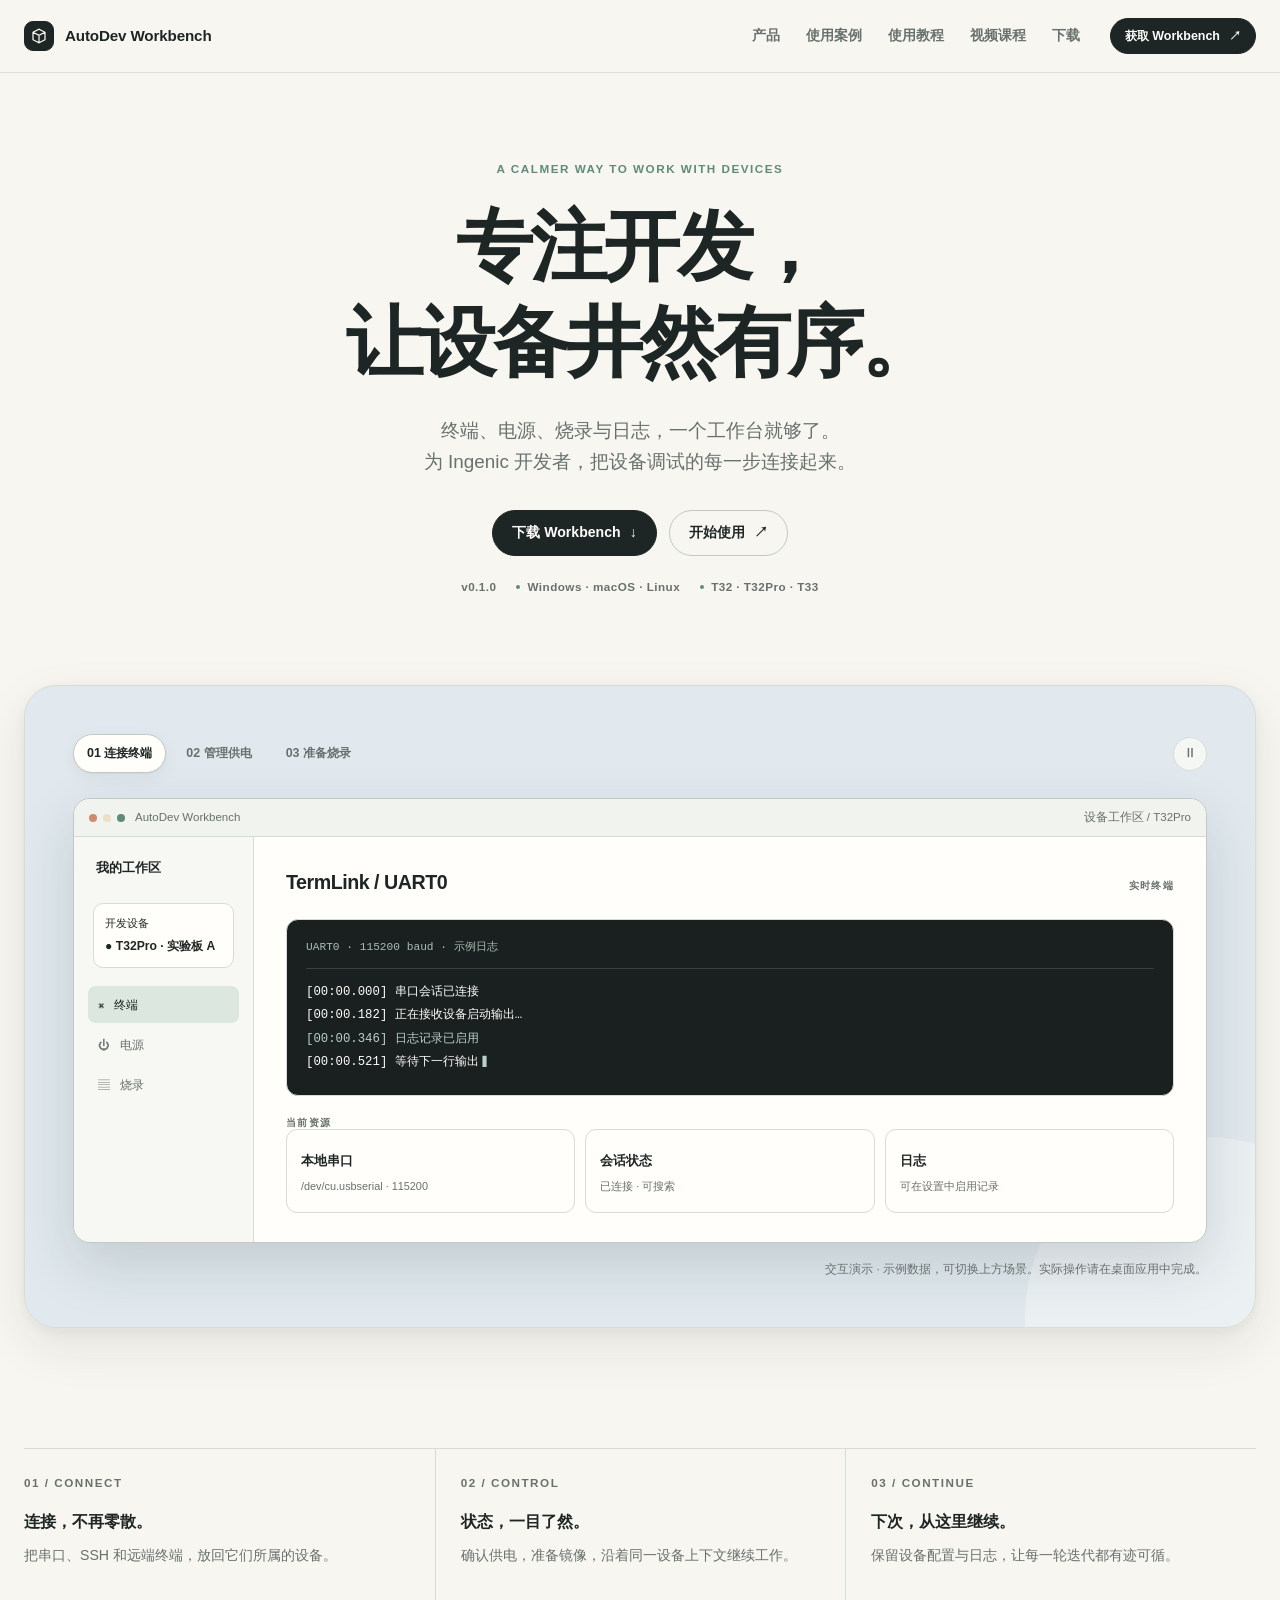
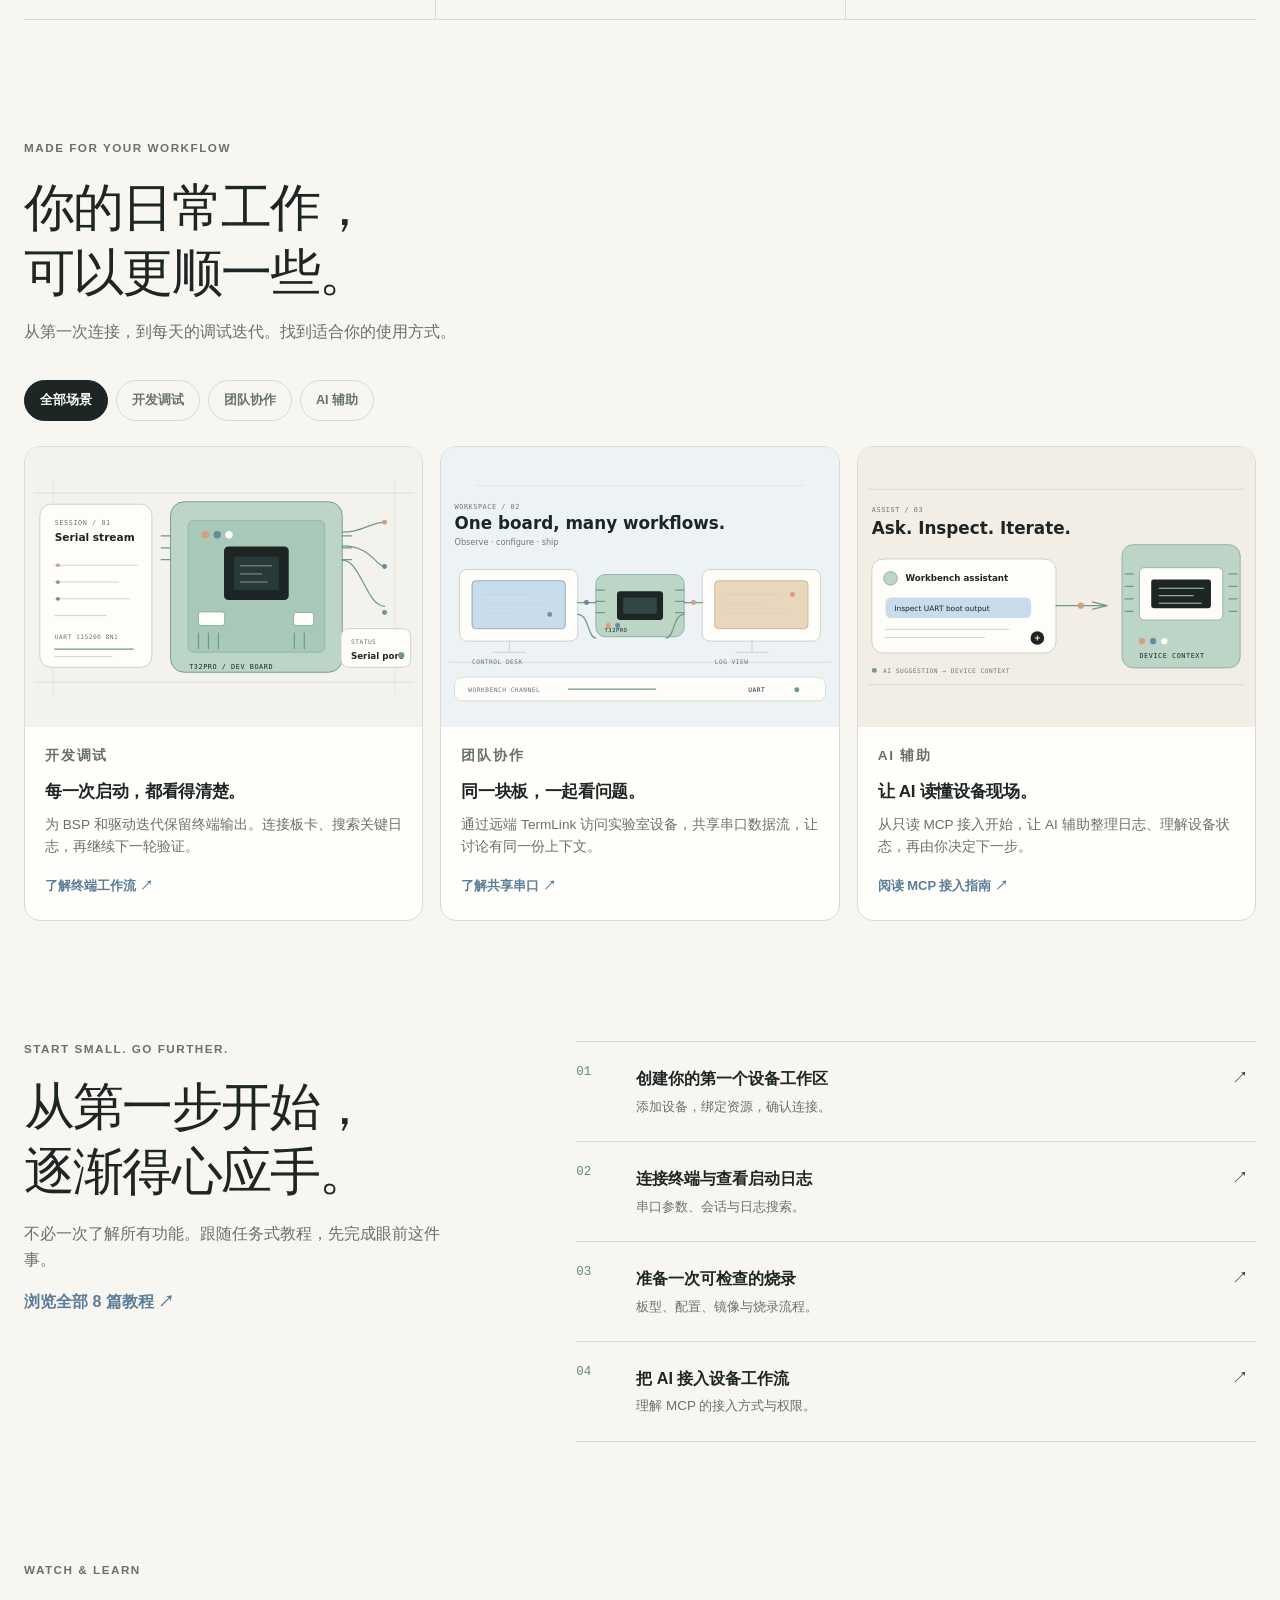
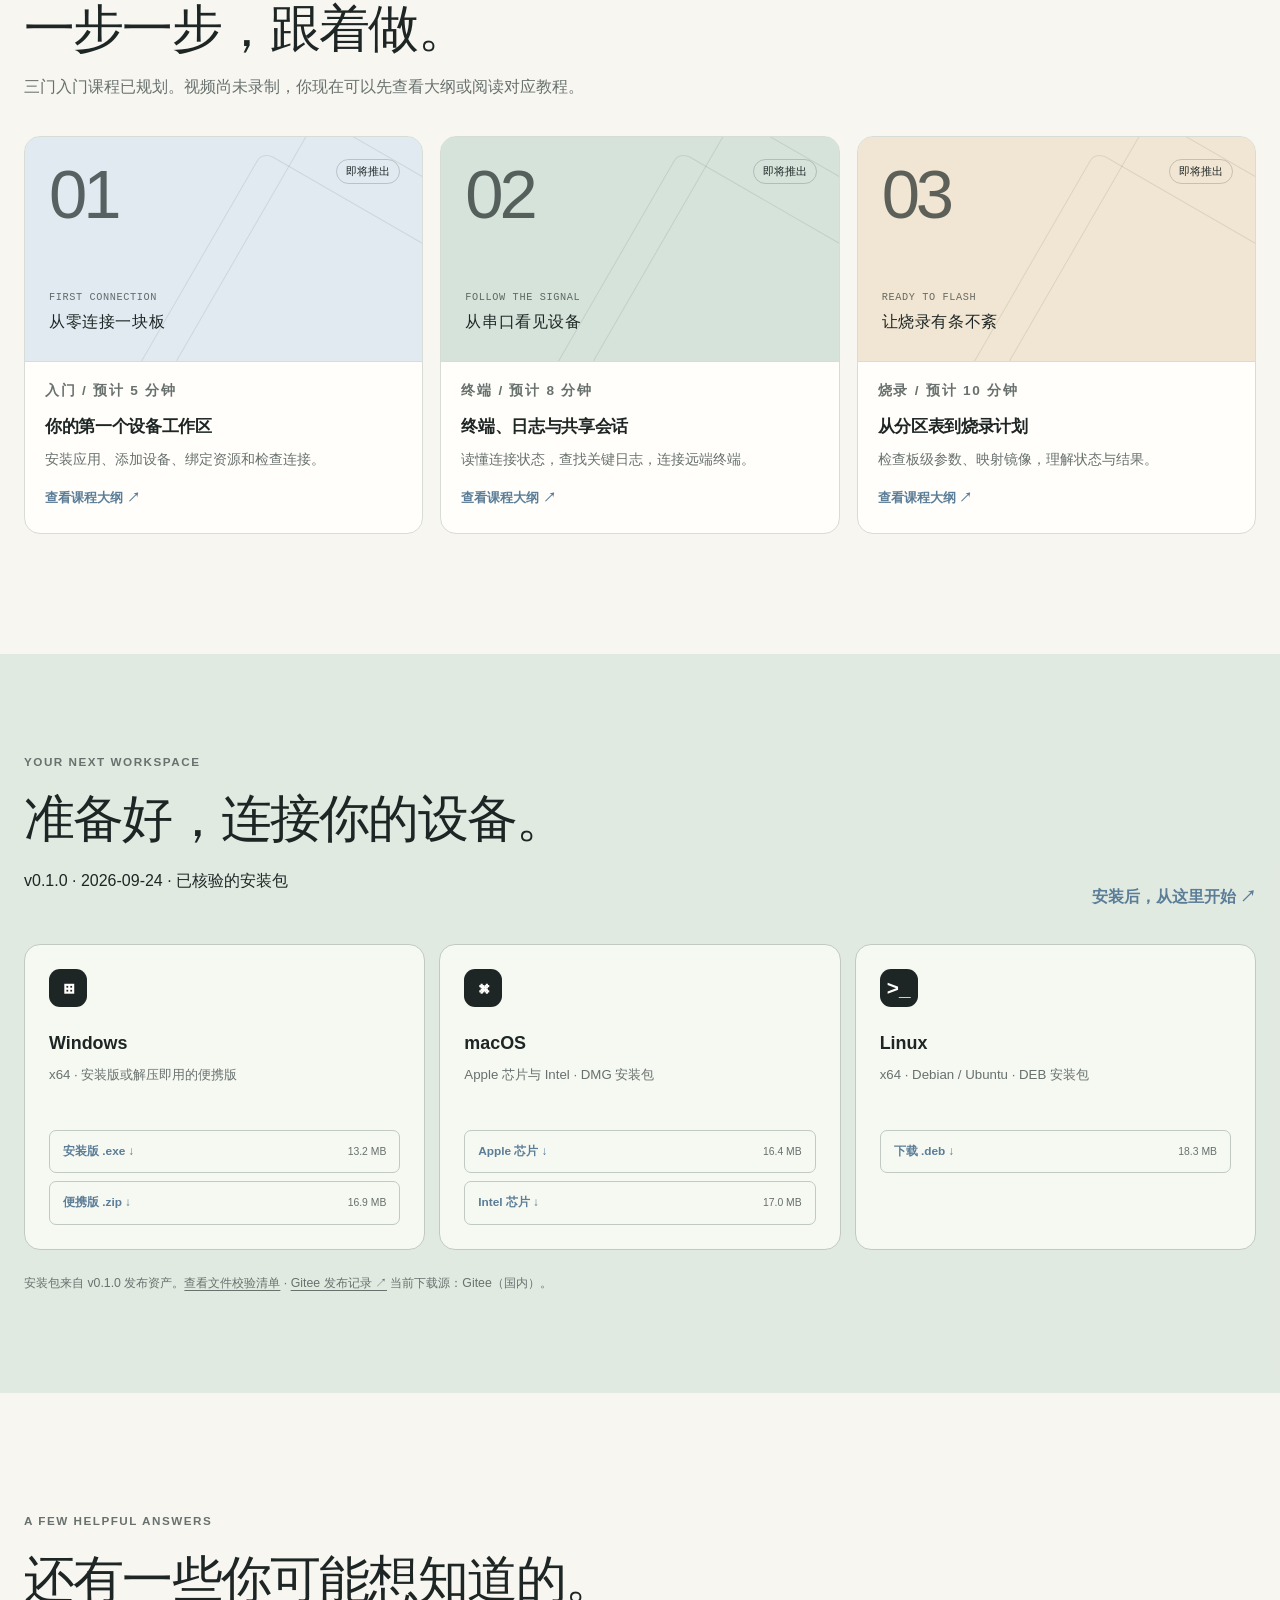
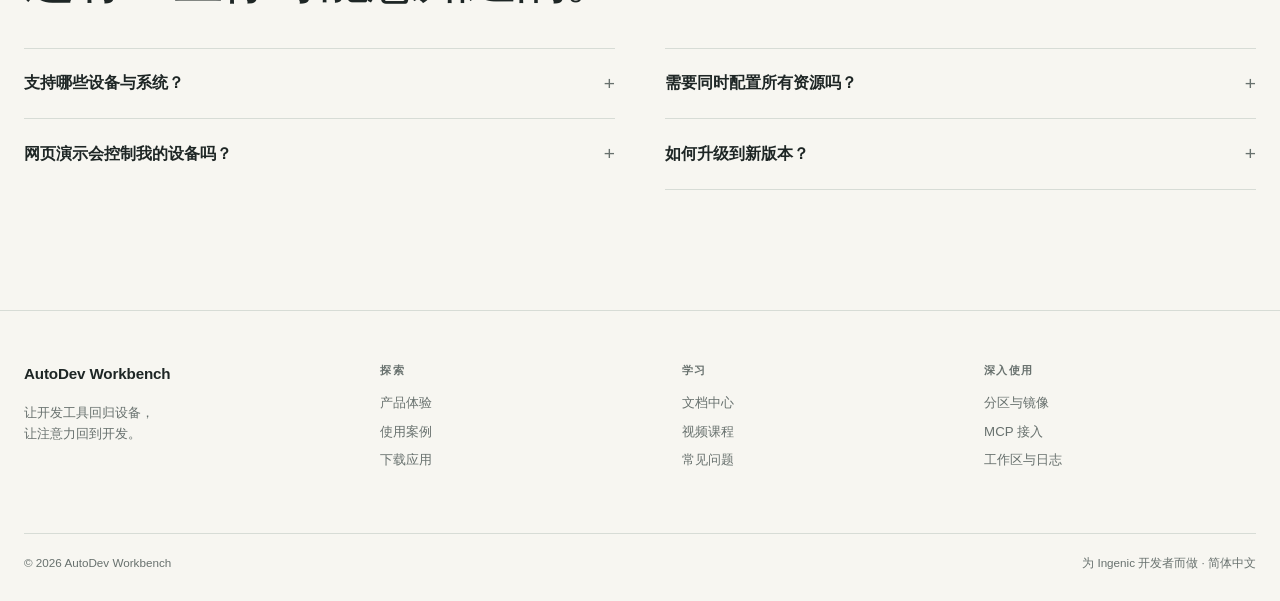
==== commit 9728dbdb: "feat: 下载源按访客 IP 切换（国内 Gitee / 国外 GitHub） - release.json 改为 sources/releasePages 双源结构，删除 dl 相对链接 - si" ====
--- a/index.html
+++ b/index.html
@@ -41,7 +41,7 @@
 <article class="video-card"><div class="video-art"><span class="chapter-number">02</span><span class="video-badge">即将推出</span><div class="video-art-label">FOLLOW THE SIGNAL<br><strong>从串口看见设备</strong></div></div><div class="card-copy"><p class="card-kicker">终端 / 预计 8 分钟</p><h3>终端、日志与共享会话</h3><p>读懂连接状态，查找关键日志，连接远端终端。</p><button class="text-link" data-course="1">查看课程大纲 ↗</button></div></article>
 <article class="video-card"><div class="video-art"><span class="chapter-number">03</span><span class="video-badge">即将推出</span><div class="video-art-label">READY TO FLASH<br><strong>让烧录有条不紊</strong></div></div><div class="card-copy"><p class="card-kicker">烧录 / 预计 10 分钟</p><h3>从分区表到烧录计划</h3><p>检查板级参数、映射镜像，理解状态与结果。</p><button class="text-link" data-course="2">查看课程大纲 ↗</button></div></article>
 </div></section>
-<section class="download-section" id="download"><div class="container"><div class="download-heading"><div><p class="eyebrow">Your next workspace</p><h2>准备好，连接你的设备。</h2><p id="release-summary">v0.1.0 · 2026.09.24</p></div><a class="text-link" href="docs.html?guide=quickstart">安装后，从这里开始 ↗</a></div><div class="download-grid" id="download-grid"><p>正在加载安装包…</p></div><p class="download-note">安装包来自 v0.1.0 发布资产。<a href="release.json">查看文件校验清单</a> · <a href="https://github.com/Tschome/workbench/releases/tag/v0.1.0" target="_blank" rel="noreferrer">GitHub 发布记录 ↗（需要仓库权限）</a></p><noscript><p>请启用 JavaScript 显示下载选项，或从 <a href="dl/">安装包目录</a>下载。</p></noscript></div></section>
+<section class="download-section" id="download"><div class="container"><div class="download-heading"><div><p class="eyebrow">Your next workspace</p><h2>准备好，连接你的设备。</h2><p id="release-summary">v0.1.0 · 2026.09.24</p></div><a class="text-link" href="docs.html?guide=quickstart">安装后，从这里开始 ↗</a></div><div class="download-grid" id="download-grid"><p>正在加载安装包…</p></div><p class="download-note">安装包来自 v0.1.0 发布资产。<a href="release.json">查看文件校验清单</a> · <a id="release-record" href="https://gitee.com/tschome/autodev-workbench/releases/tag/v0.1.0" target="_blank" rel="noreferrer">Gitee 发布记录 ↗</a> <span id="source-note"></span></p><noscript><p>请启用 JavaScript 显示下载选项，或从 <a href="https://gitee.com/tschome/autodev-workbench/releases/tag/v0.1.0" target="_blank" rel="noreferrer">Gitee 发布记录</a>下载。</p></noscript></div></section>
 <section class="section container"><div class="section-heading"><p class="eyebrow">A few helpful answers</p><h2>还有一些你可能想知道的。</h2></div><div class="faq-grid"><details><summary>支持哪些设备与系统？</summary><p>提供 Windows x64、macOS Apple 芯片 / Intel 和 Linux x64 DEB 安装包。T32、T32Pro、T33 的板级支持请以应用型号库为准。</p></details><details><summary>需要同时配置所有资源吗？</summary><p>不需要。可以从一个串口开始，之后再为设备绑定 PMT 电源和 Cloner 烧录器。</p></details><details><summary>网页演示会控制我的设备吗？</summary><p>不会。这里是用示例数据绘制的交互演示，不连接硬件。真实设备操作在桌面应用内完成。</p></details><details><summary>如何升级到新版本？</summary><p>从下载区获取对应系统的新安装包。升级前保留设备工作区备份；本页不依赖应用内自动更新服务。</p></details></div></section>
 </main>
 <footer class="site-footer"><div class="container"><div class="footer-grid"><div class="footer-brand"><a class="brand" href="index.html">AutoDev Workbench</a><p>让开发工具回归设备，<br>让注意力回到开发。</p></div><div class="footer-column"><h3>探索</h3><a href="#product">产品体验</a><a href="#cases">使用案例</a><a href="#download">下载应用</a></div><div class="footer-column"><h3>学习</h3><a href="docs.html">文档中心</a><a href="#videos">视频课程</a><a href="docs.html?guide=faq">常见问题</a></div><div class="footer-column"><h3>深入使用</h3><a href="docs.html?guide=partitions">分区与镜像</a><a href="docs.html?guide=mcp">MCP 接入</a><a href="docs.html?guide=logs">工作区与日志</a></div></div><div class="footer-bottom"><span>© 2026 AutoDev Workbench</span><span>为 Ingenic 开发者而做 · 简体中文</span></div></div></footer>
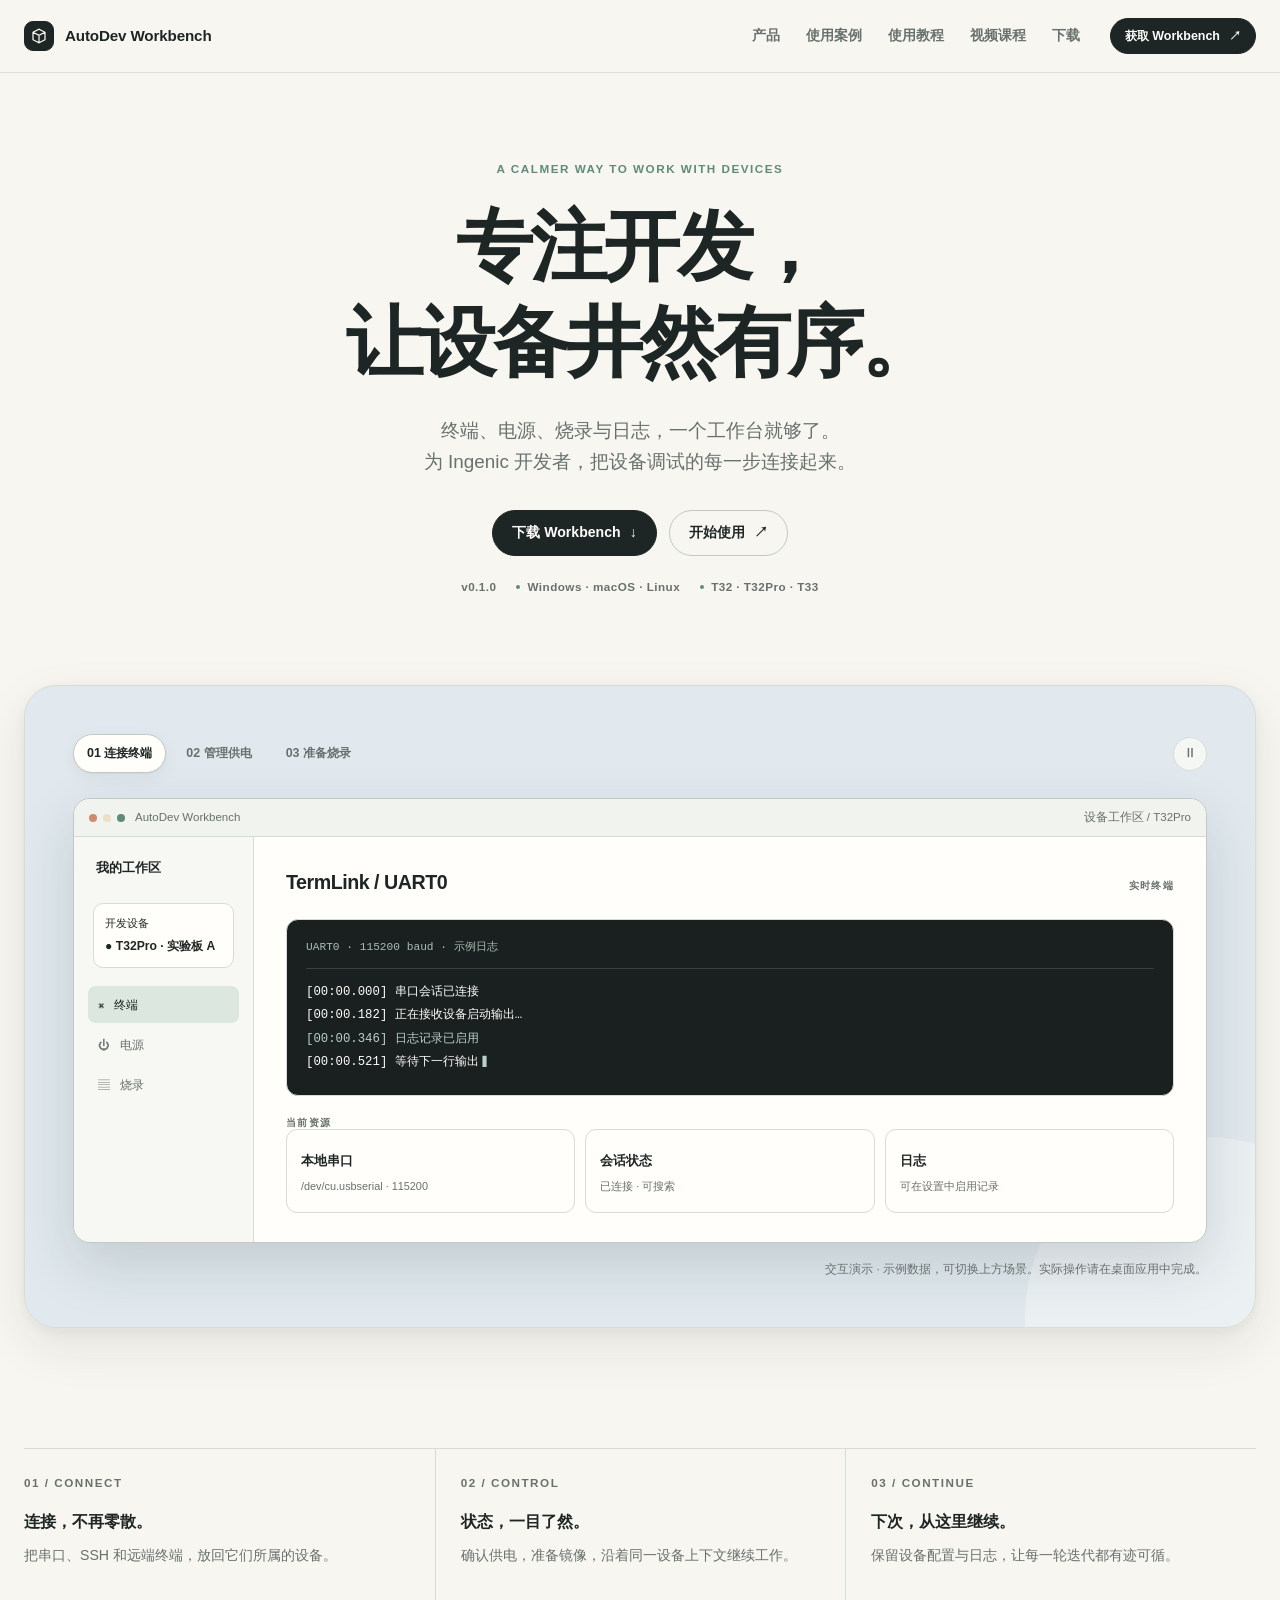
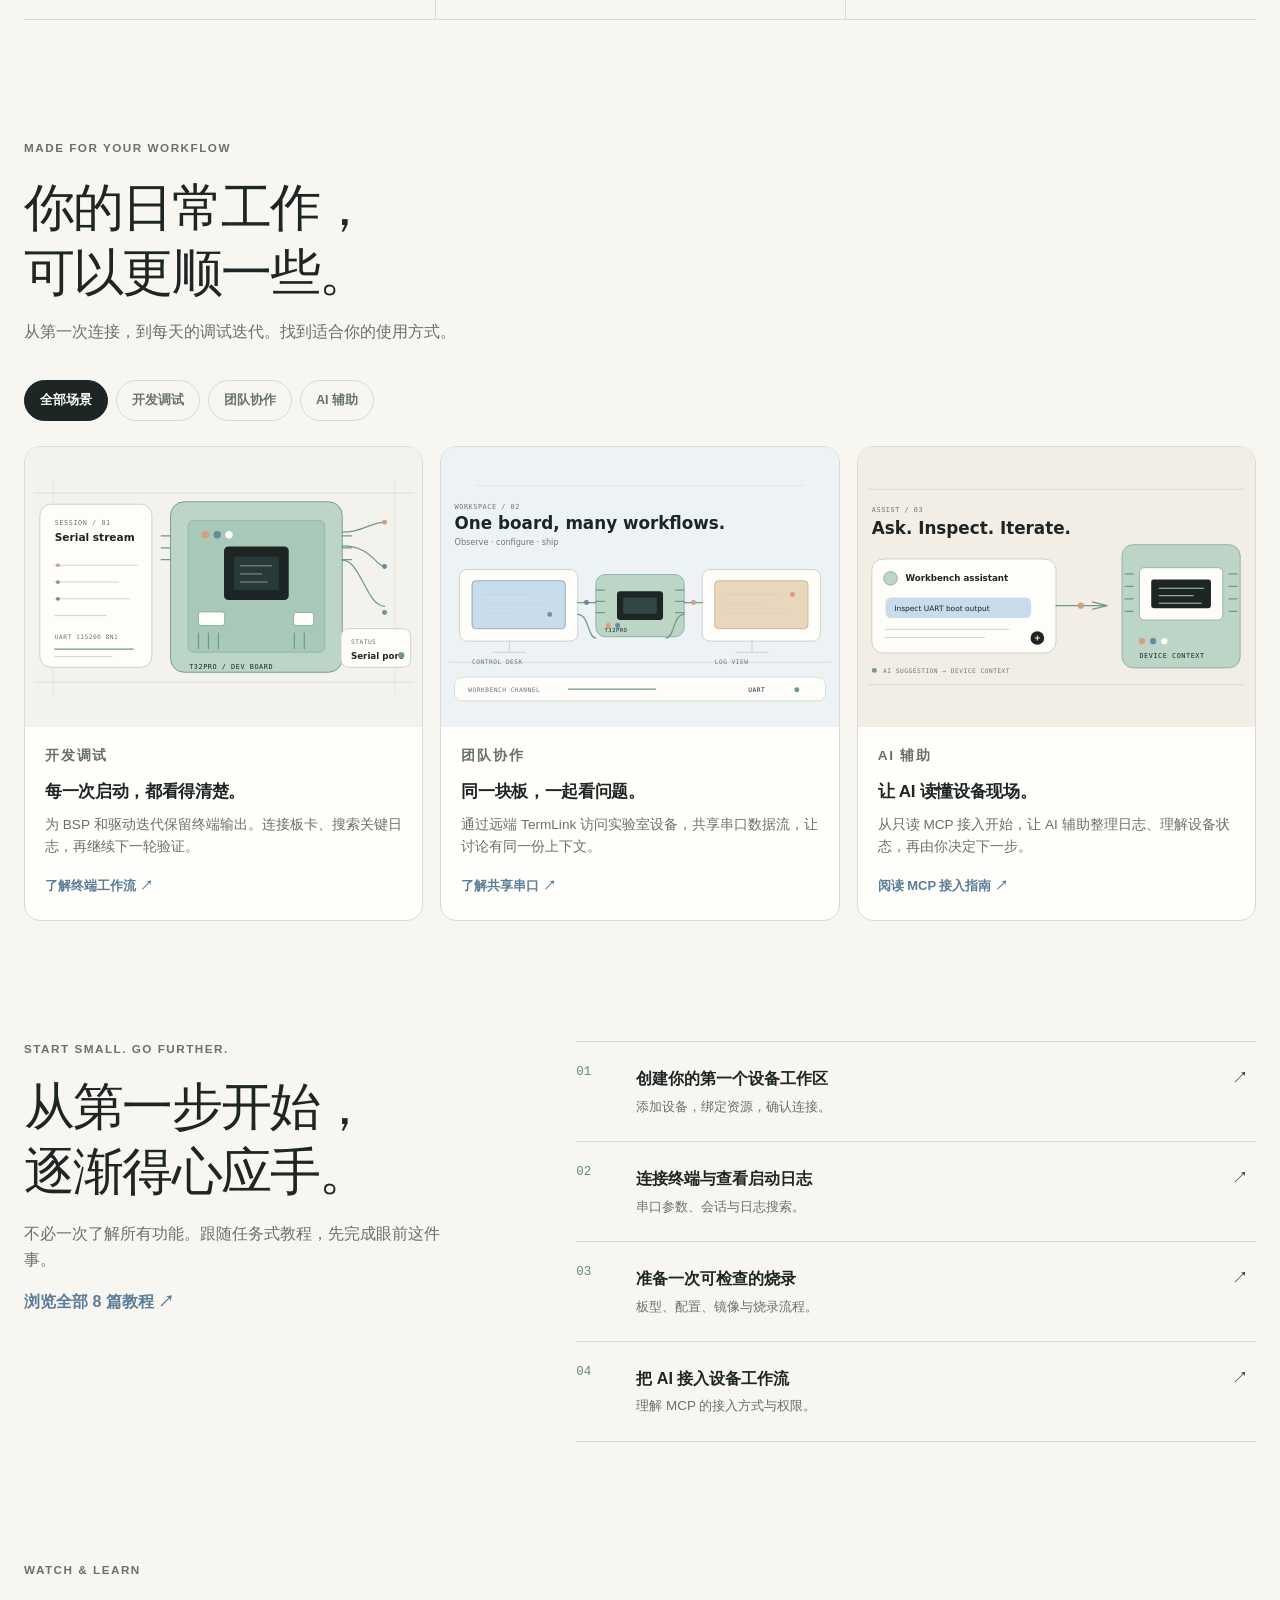
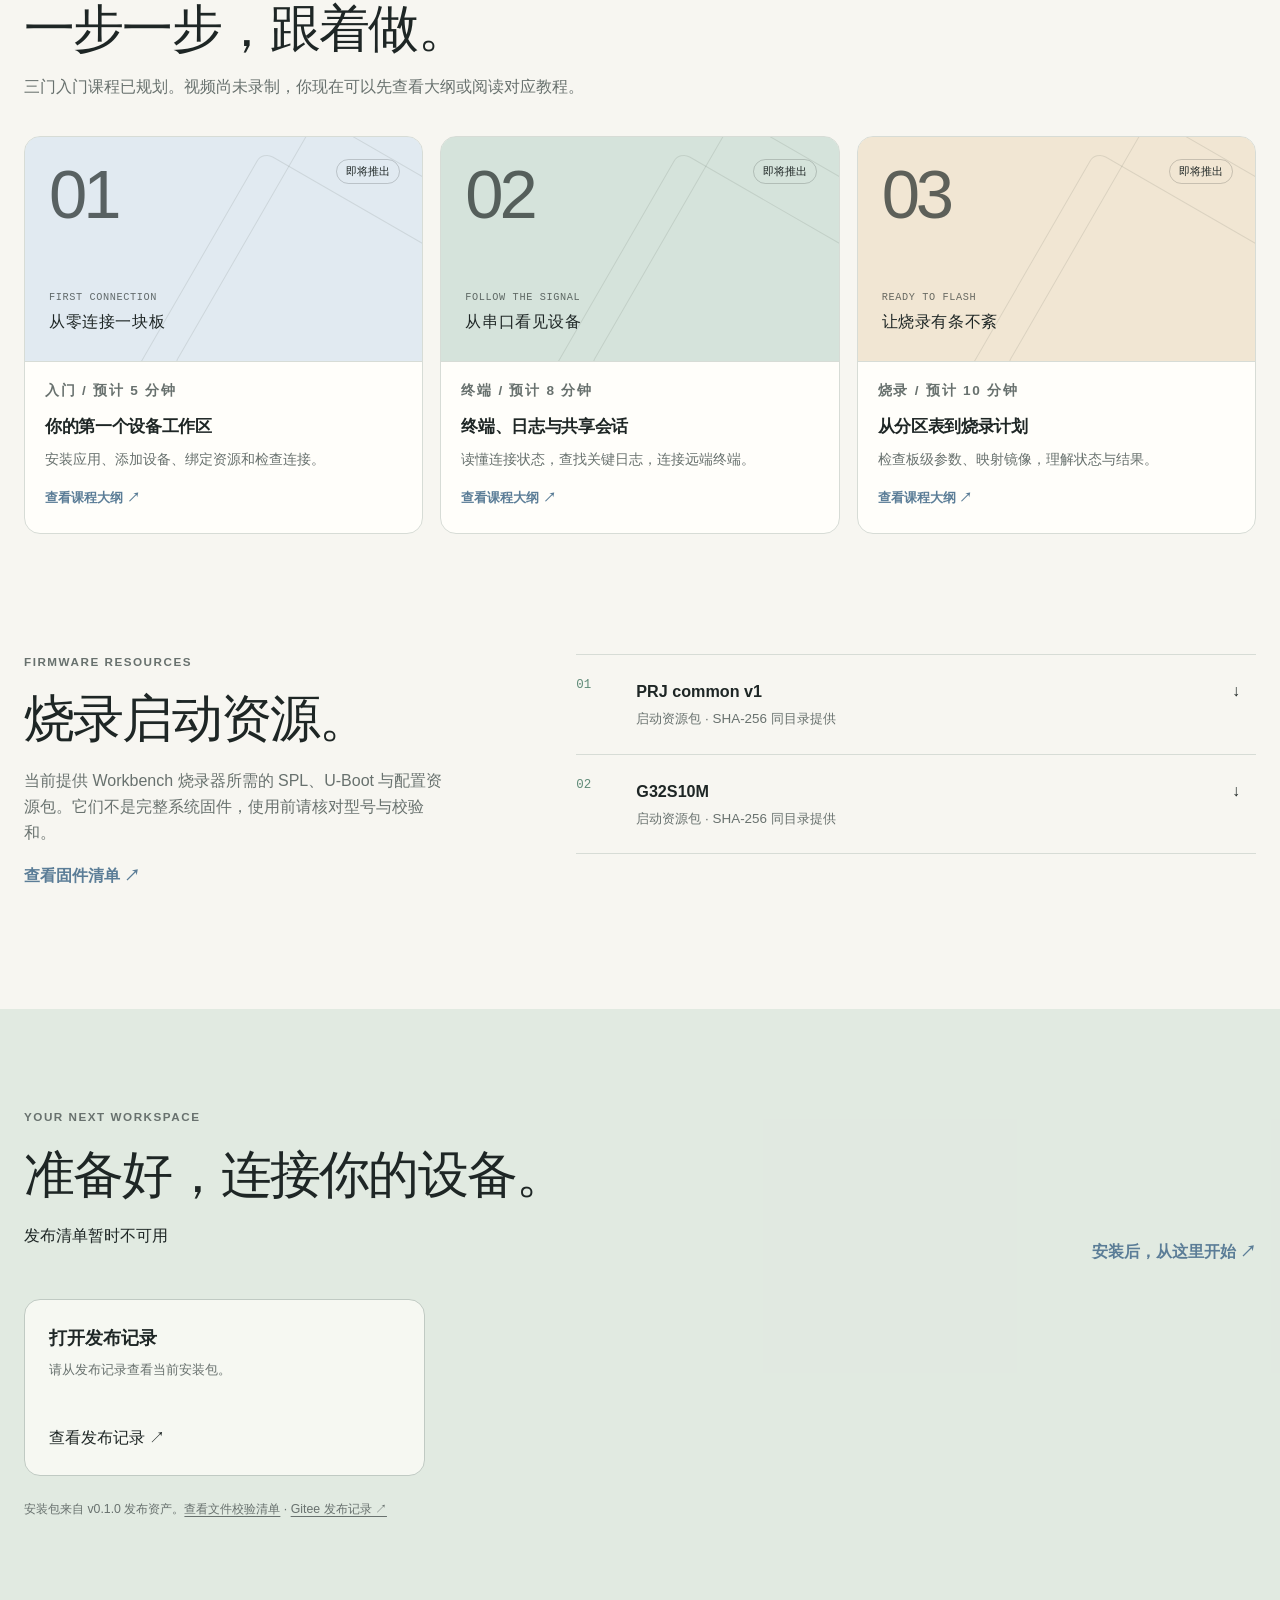
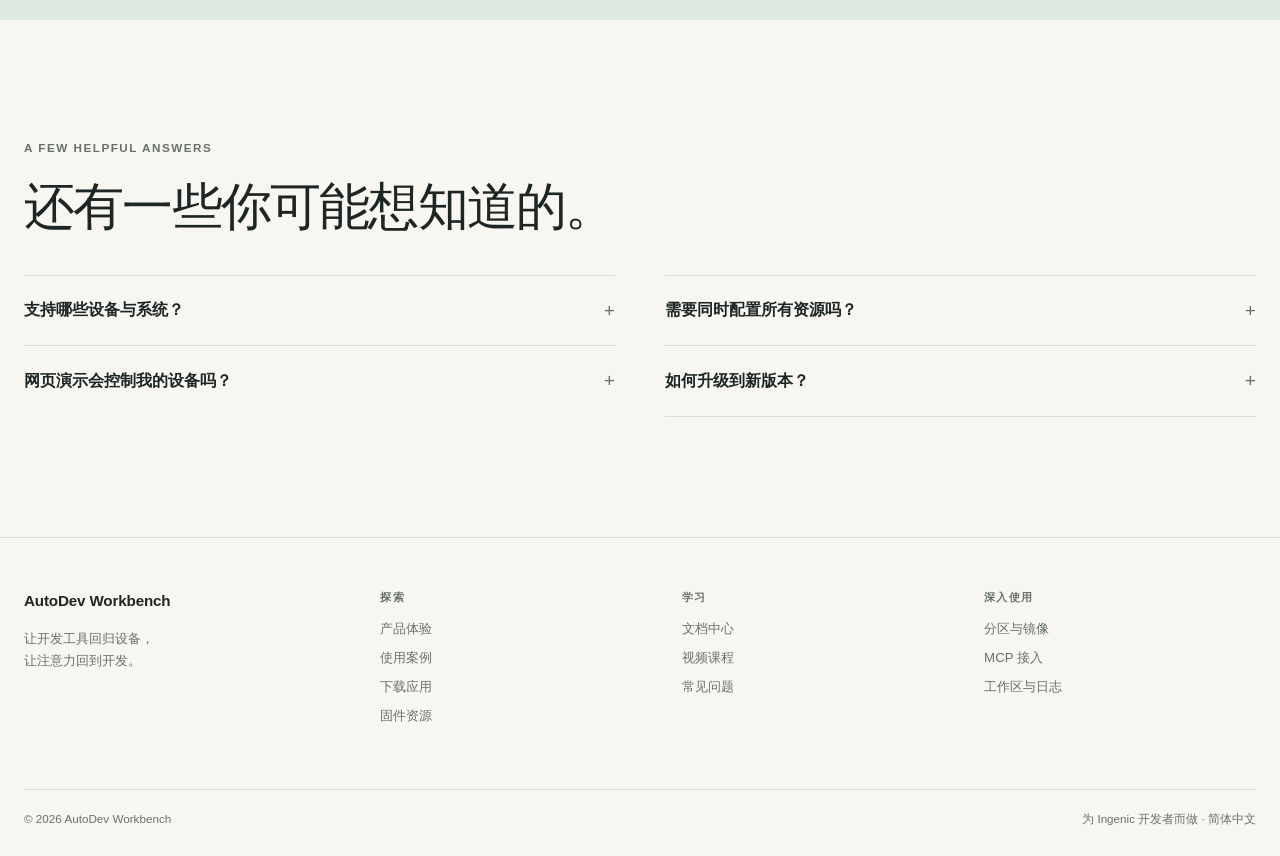
==== commit de01f7aa: "Add verified cloner firmware release resources" ====
--- a/index.html
+++ b/index.html
@@ -41,9 +41,9 @@
 <article class="video-card"><div class="video-art"><span class="chapter-number">02</span><span class="video-badge">即将推出</span><div class="video-art-label">FOLLOW THE SIGNAL<br><strong>从串口看见设备</strong></div></div><div class="card-copy"><p class="card-kicker">终端 / 预计 8 分钟</p><h3>终端、日志与共享会话</h3><p>读懂连接状态，查找关键日志，连接远端终端。</p><button class="text-link" data-course="1">查看课程大纲 ↗</button></div></article>
 <article class="video-card"><div class="video-art"><span class="chapter-number">03</span><span class="video-badge">即将推出</span><div class="video-art-label">READY TO FLASH<br><strong>让烧录有条不紊</strong></div></div><div class="card-copy"><p class="card-kicker">烧录 / 预计 10 分钟</p><h3>从分区表到烧录计划</h3><p>检查板级参数、映射镜像，理解状态与结果。</p><button class="text-link" data-course="2">查看课程大纲 ↗</button></div></article>
 </div></section>
-<section class="download-section" id="download"><div class="container"><div class="download-heading"><div><p class="eyebrow">Your next workspace</p><h2>准备好，连接你的设备。</h2><p id="release-summary">v0.1.0 · 2026.09.24</p></div><a class="text-link" href="docs.html?guide=quickstart">安装后，从这里开始 ↗</a></div><div class="download-grid" id="download-grid"><p>正在加载安装包…</p></div><p class="download-note">安装包来自 v0.1.0 发布资产。<a href="release.json">查看文件校验清单</a> · <a id="release-record" href="https://gitee.com/tschome/autodev-workbench/releases/tag/v0.1.0" target="_blank" rel="noreferrer">Gitee 发布记录 ↗</a> <span id="source-note"></span></p><noscript><p>请启用 JavaScript 显示下载选项，或从 <a href="https://gitee.com/tschome/autodev-workbench/releases/tag/v0.1.0" target="_blank" rel="noreferrer">Gitee 发布记录</a>下载。</p></noscript></div></section>
+<section class="section container" id="firmware"><div class="learn-layout"><div class="learn-intro"><p class="eyebrow">Firmware resources</p><h2>烧录启动资源。</h2><p>当前提供 Workbench 烧录器所需的 SPL、U-Boot 与配置资源包。它们不是完整系统固件，使用前请核对型号与校验和。</p><a class="text-link" href="firmware/manifest.json">查看固件清单 ↗</a></div><div class="guide-list"><a href="firmware/v0.1.0/prj-common-v1/firmware-bundle.tar.gz"><span class="guide-number">01</span><div class="guide-text"><h3>PRJ common v1</h3><p>启动资源包 · SHA-256 同目录提供</p></div><span>↓</span></a><a href="firmware/v0.1.0/g32s10m/firmware-bundle.tar.gz"><span class="guide-number">02</span><div class="guide-text"><h3>G32S10M</h3><p>启动资源包 · SHA-256 同目录提供</p></div><span>↓</span></a></div></div></section><section class="download-section" id="download"><div class="container"><div class="download-heading"><div><p class="eyebrow">Your next workspace</p><h2>准备好，连接你的设备。</h2><p id="release-summary">v0.1.0 · 2026.09.24</p></div><a class="text-link" href="docs.html?guide=quickstart">安装后，从这里开始 ↗</a></div><div class="download-grid" id="download-grid"><p>正在加载安装包…</p></div><p class="download-note">安装包来自 v0.1.0 发布资产。<a href="release.json">查看文件校验清单</a> · <a id="release-record" href="https://gitee.com/tschome/autodev-workbench/releases/tag/v0.1.0" target="_blank" rel="noreferrer">Gitee 发布记录 ↗</a> <span id="source-note"></span></p><noscript><p>请启用 JavaScript 显示下载选项，或从 <a href="https://gitee.com/tschome/autodev-workbench/releases/tag/v0.1.0" target="_blank" rel="noreferrer">Gitee 发布记录</a>下载。</p></noscript></div></section>
 <section class="section container"><div class="section-heading"><p class="eyebrow">A few helpful answers</p><h2>还有一些你可能想知道的。</h2></div><div class="faq-grid"><details><summary>支持哪些设备与系统？</summary><p>提供 Windows x64、macOS Apple 芯片 / Intel 和 Linux x64 DEB 安装包。T32、T32Pro、T33 的板级支持请以应用型号库为准。</p></details><details><summary>需要同时配置所有资源吗？</summary><p>不需要。可以从一个串口开始，之后再为设备绑定 PMT 电源和 Cloner 烧录器。</p></details><details><summary>网页演示会控制我的设备吗？</summary><p>不会。这里是用示例数据绘制的交互演示，不连接硬件。真实设备操作在桌面应用内完成。</p></details><details><summary>如何升级到新版本？</summary><p>从下载区获取对应系统的新安装包。升级前保留设备工作区备份；本页不依赖应用内自动更新服务。</p></details></div></section>
 </main>
-<footer class="site-footer"><div class="container"><div class="footer-grid"><div class="footer-brand"><a class="brand" href="index.html">AutoDev Workbench</a><p>让开发工具回归设备，<br>让注意力回到开发。</p></div><div class="footer-column"><h3>探索</h3><a href="#product">产品体验</a><a href="#cases">使用案例</a><a href="#download">下载应用</a></div><div class="footer-column"><h3>学习</h3><a href="docs.html">文档中心</a><a href="#videos">视频课程</a><a href="docs.html?guide=faq">常见问题</a></div><div class="footer-column"><h3>深入使用</h3><a href="docs.html?guide=partitions">分区与镜像</a><a href="docs.html?guide=mcp">MCP 接入</a><a href="docs.html?guide=logs">工作区与日志</a></div></div><div class="footer-bottom"><span>© 2026 AutoDev Workbench</span><span>为 Ingenic 开发者而做 · 简体中文</span></div></div></footer>
+<footer class="site-footer"><div class="container"><div class="footer-grid"><div class="footer-brand"><a class="brand" href="index.html">AutoDev Workbench</a><p>让开发工具回归设备，<br>让注意力回到开发。</p></div><div class="footer-column"><h3>探索</h3><a href="#product">产品体验</a><a href="#cases">使用案例</a><a href="#download">下载应用</a><a href="#firmware">固件资源</a></div><div class="footer-column"><h3>学习</h3><a href="docs.html">文档中心</a><a href="#videos">视频课程</a><a href="docs.html?guide=faq">常见问题</a></div><div class="footer-column"><h3>深入使用</h3><a href="docs.html?guide=partitions">分区与镜像</a><a href="docs.html?guide=mcp">MCP 接入</a><a href="docs.html?guide=logs">工作区与日志</a></div></div><div class="footer-bottom"><span>© 2026 AutoDev Workbench</span><span>为 Ingenic 开发者而做 · 简体中文</span></div></div></footer>
 <dialog class="dialog" id="course-dialog" aria-labelledby="course-title"><div class="dialog-header"><p class="eyebrow">课程预告</p><button class="dialog-close" aria-label="关闭课程大纲">×</button></div><div class="dialog-body" id="course-body"></div></dialog>
 </body></html>
